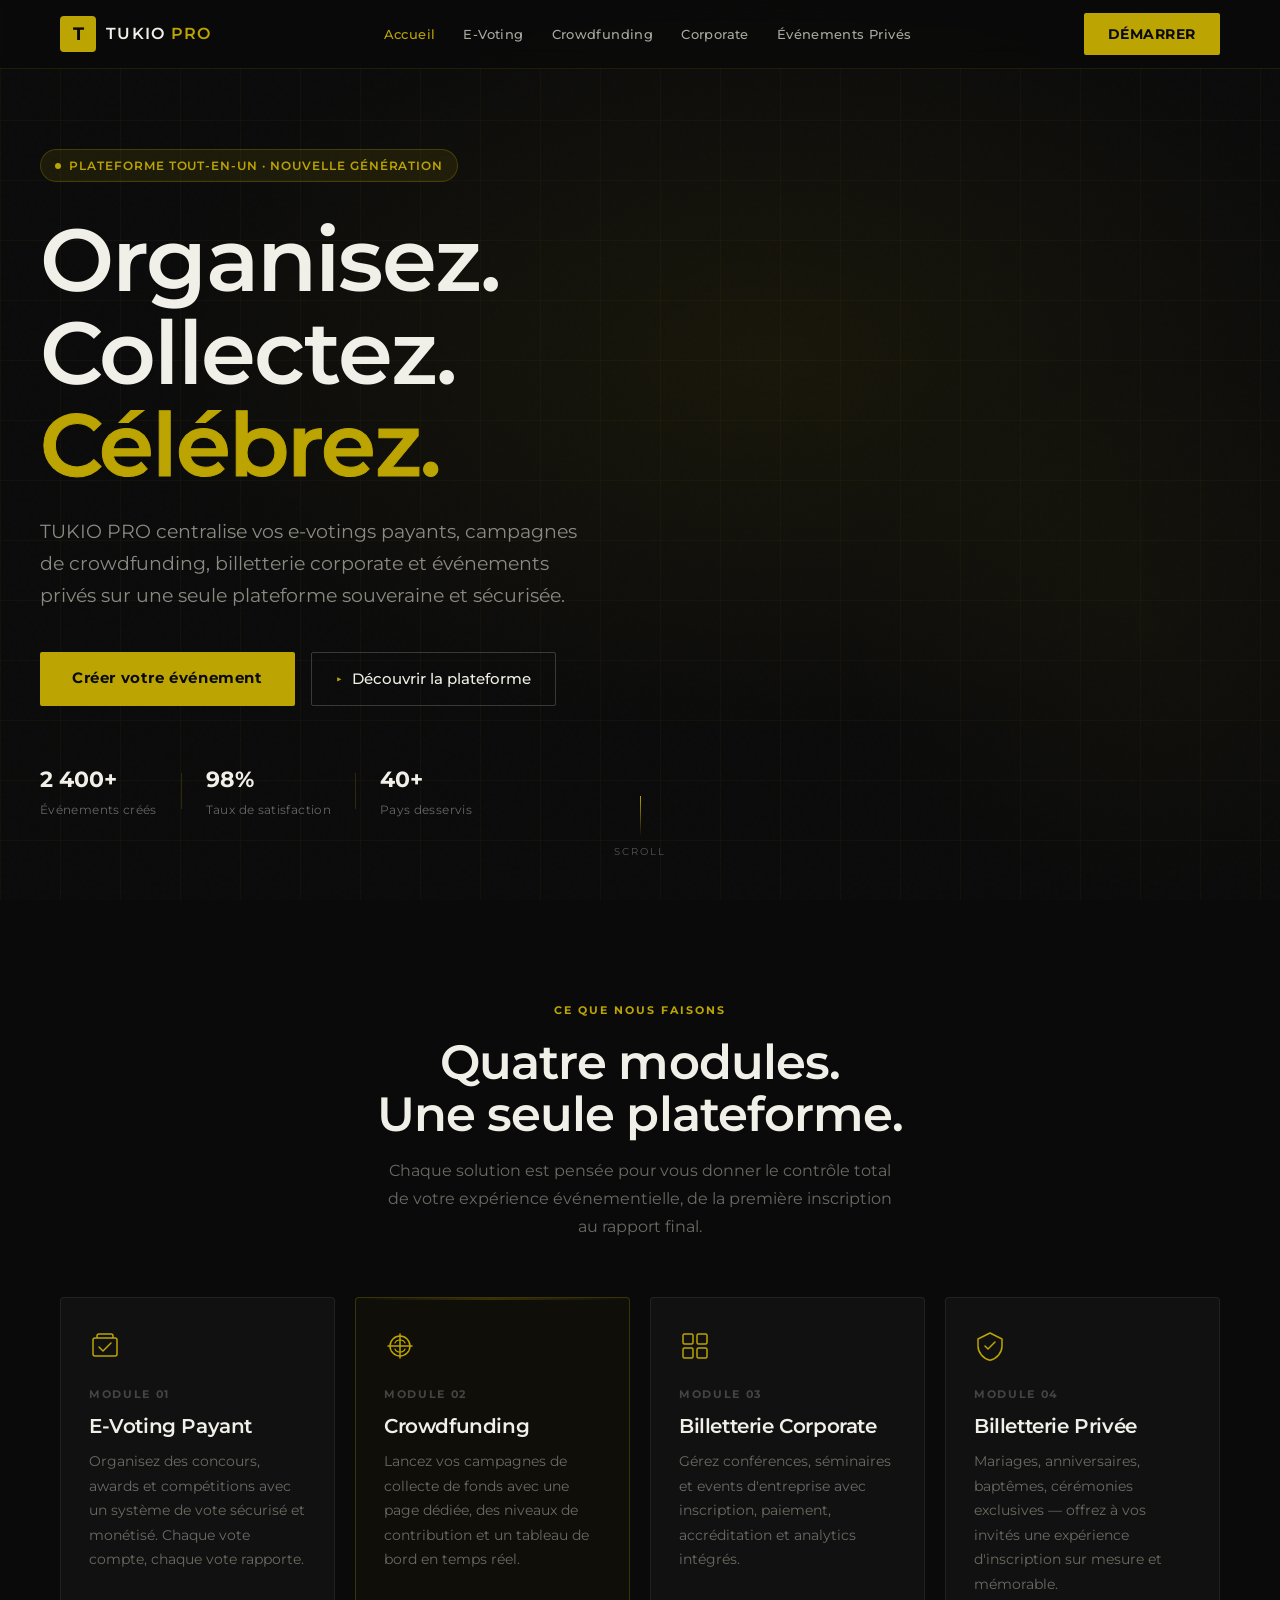
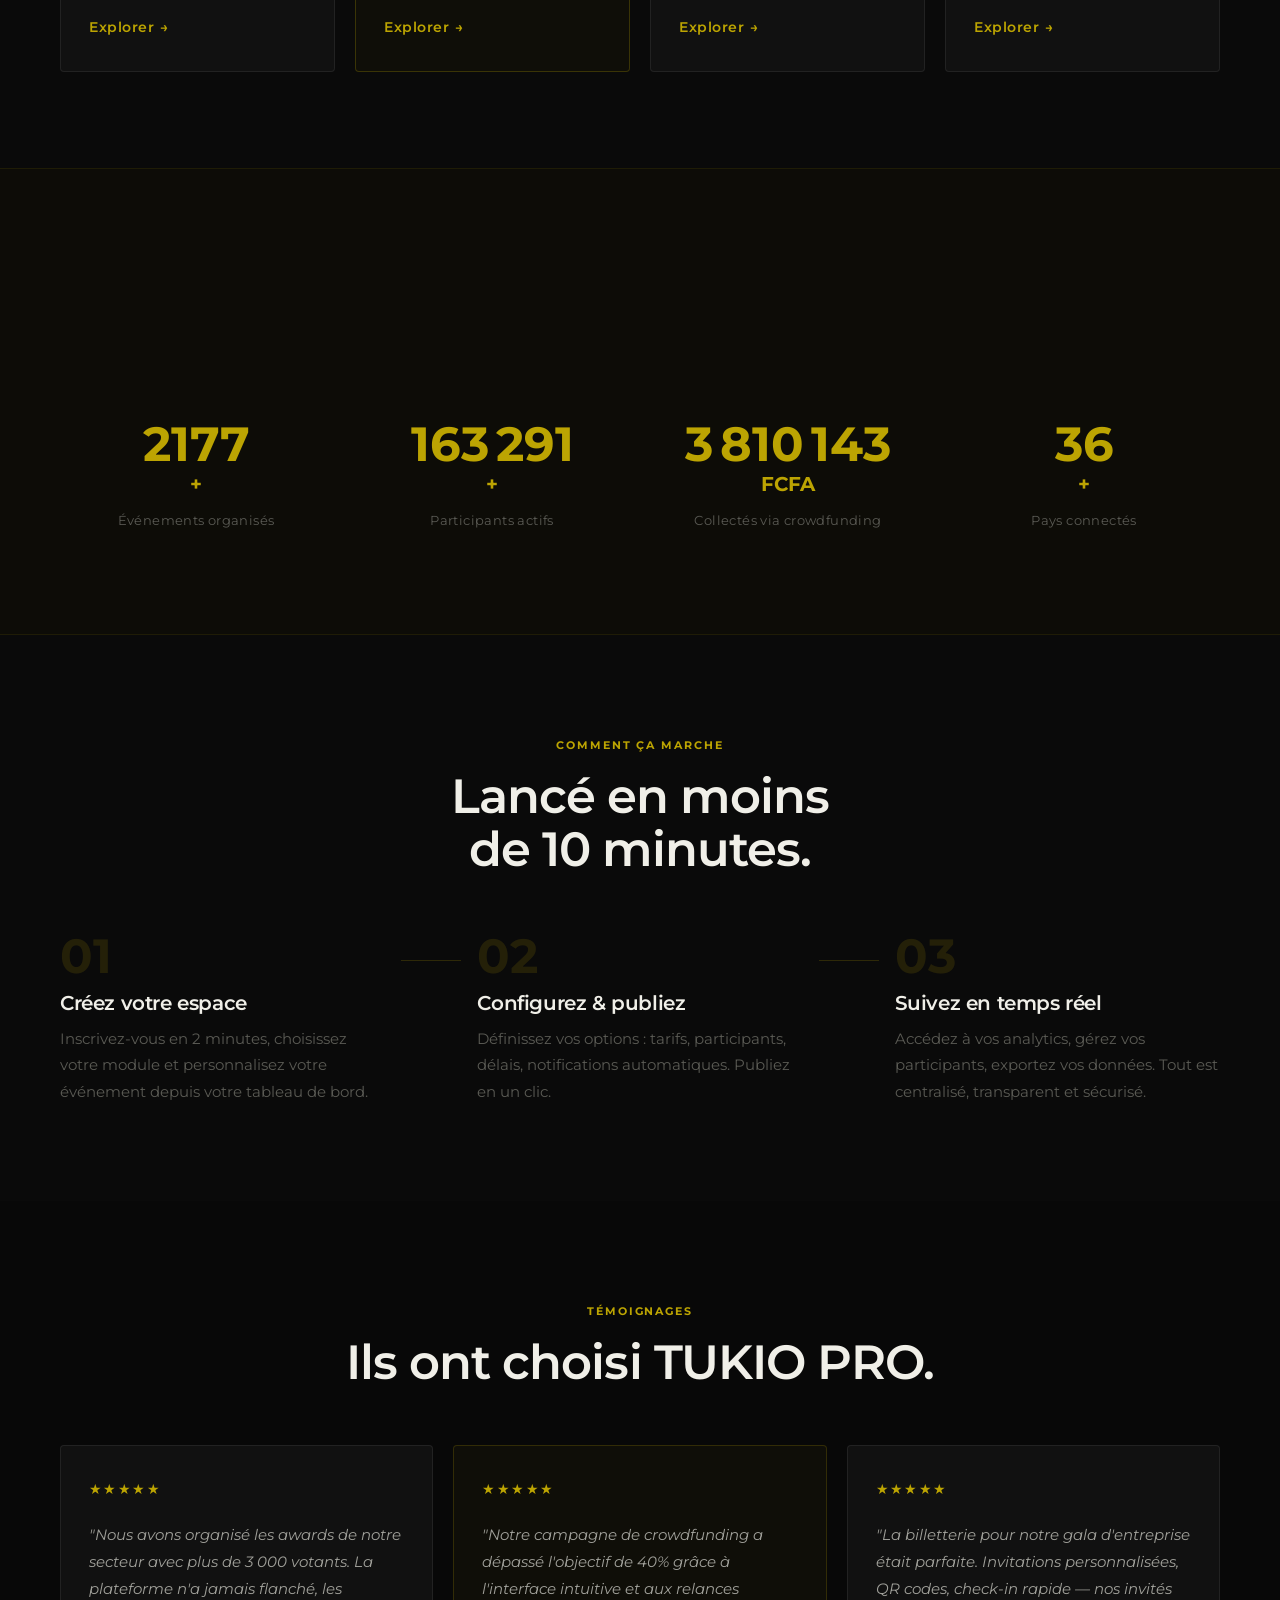
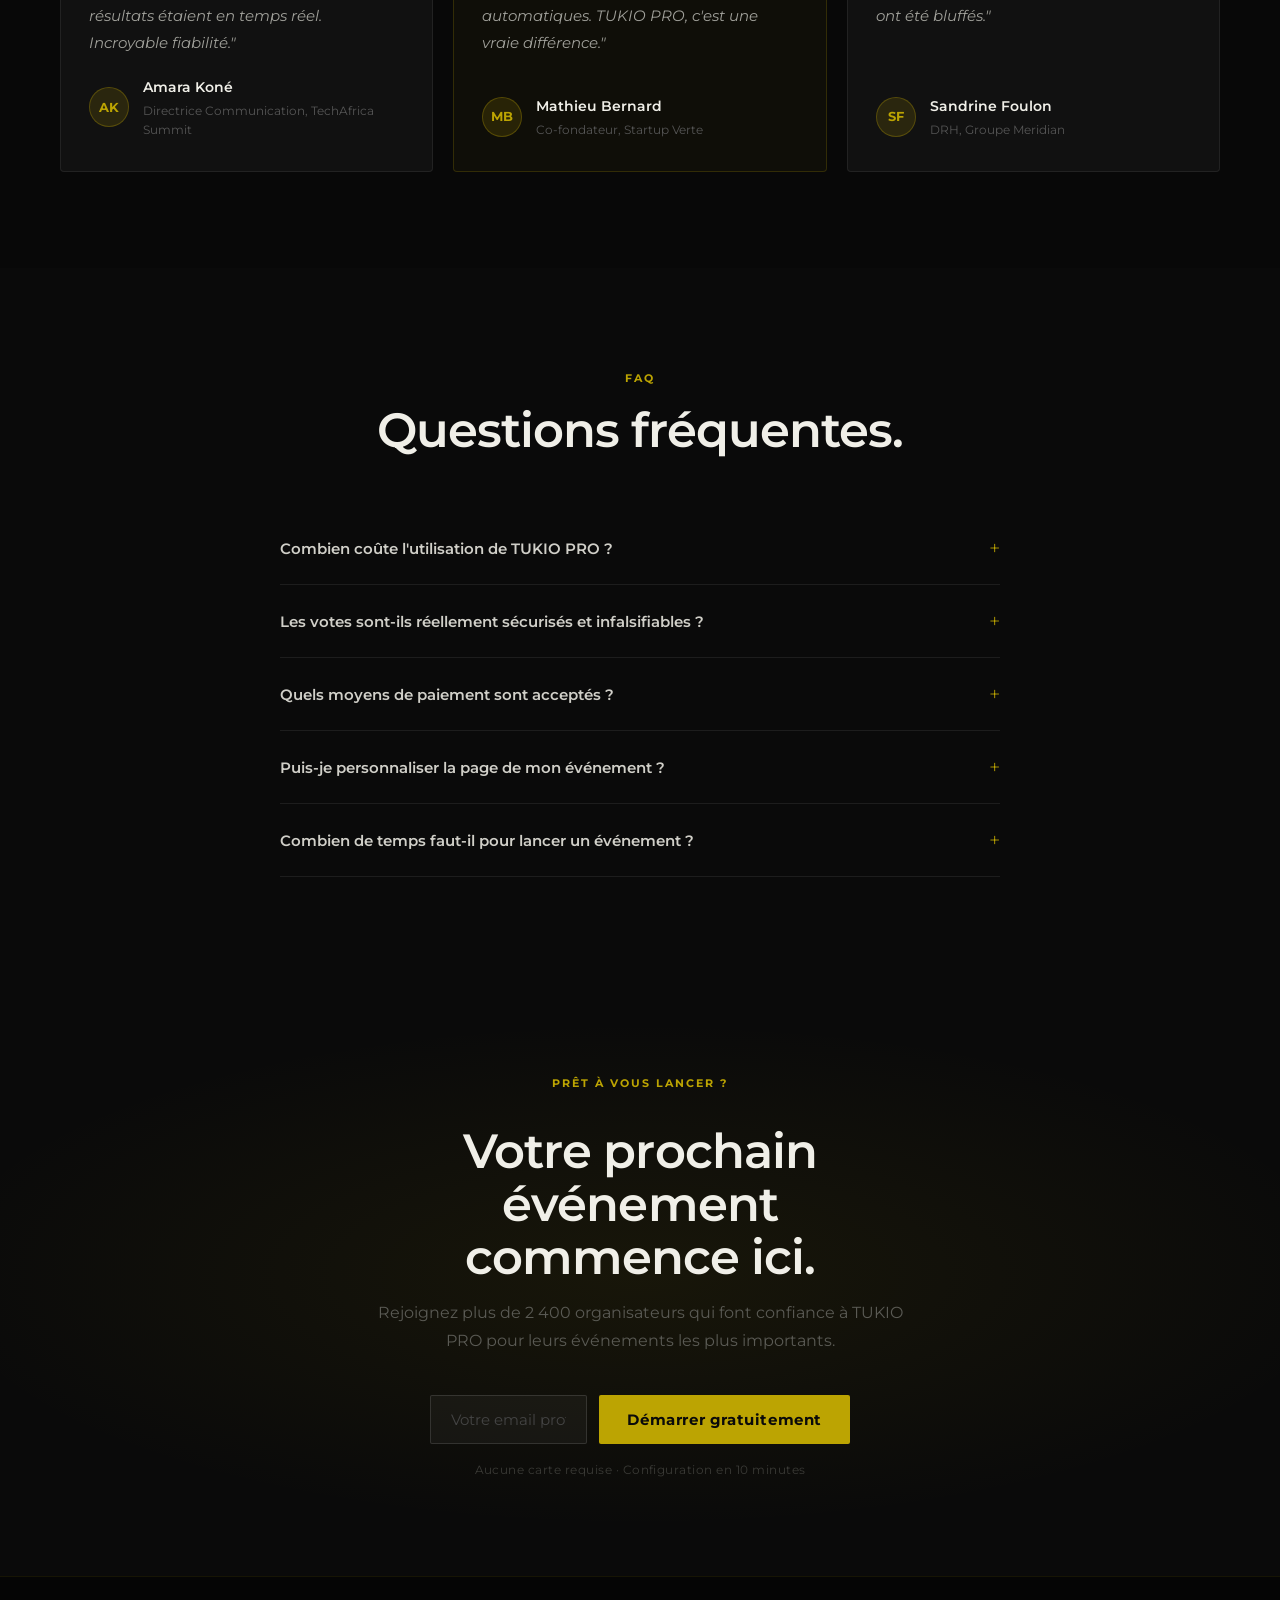
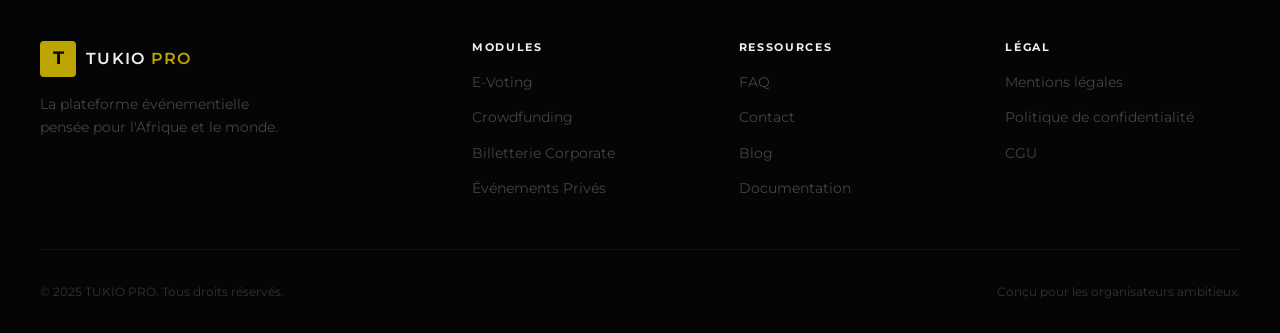
==== index.html @ c97f38ff "Repositionnement du fichier index" ====
<!DOCTYPE html>
<html lang="fr">
<head>
  <meta charset="UTF-8">
  <meta name="viewport" content="width=device-width, initial-scale=1.0">
  <meta name="description" content="TUKIO PRO — La plateforme digitale premium pour vos e-votings, crowdfunding, billetterie corporate et événements privés. Organisez, collectez, célébrez.">
  <meta name="keywords" content="e-voting, crowdfunding, billetterie corporate, billetterie événement, concours, awards, plateforme événementielle">
  <meta property="og:title" content="TUKIO PRO — Plateforme Événementielle Premium">
  <meta property="og:description" content="Centralisez vos e-votings payants, collectes de fonds, billetterie corporate et événements privés sur une seule plateforme.">
  <meta property="og:type" content="website">
  <title>TUKIO PRO — Plateforme Événementielle & E-Voting Premium</title>
  <link rel="preconnect" href="https://fonts.googleapis.com">
  <link rel="preconnect" href="https://fonts.gstatic.com" crossorigin>
  <link href="https://fonts.googleapis.com/css2?family=Montserrat:wght@300;400;500;600;700&display=swap" rel="stylesheet">
  <link rel="stylesheet" href="style.css">
</head>
<body>

  <!-- ===== NAVIGATION ===== -->
  <header class="navbar" role="banner">
    <nav class="nav-container" aria-label="Navigation principale">
      <a href="../home/index.html" class="nav-logo" aria-label="TUKIO PRO — Accueil">
        <span class="logo-mark">T</span>
        <span class="logo-text">TUKIO <em>PRO</em></span>
      </a>

      <ul class="nav-links" role="list">
        <li><a href="../home/index.html" class="nav-link active" aria-current="page">Accueil</a></li>
        <li><a href="../e-voting/index.html" class="nav-link">E-Voting</a></li>
        <li><a href="../crowdfunding/index.html" class="nav-link">Crowdfunding</a></li>
        <li><a href="../corporate-ticketing/index.html" class="nav-link">Corporate</a></li>
        <li><a href="../private-ticketing/index.html" class="nav-link">Événements Privés</a></li>
      </ul>

      <div class="nav-actions">
        <a href="#contact" class="btn-primary" aria-label="Démarrer gratuitement">Démarrer</a>
        <button class="hamburger" aria-label="Ouvrir le menu" aria-expanded="false" aria-controls="mobile-menu">
          <span class="hamburger-line"></span>
          <span class="hamburger-line"></span>
          <span class="hamburger-line"></span>
        </button>
      </div>
    </nav>

    <!-- Menu mobile -->
    <div class="mobile-menu" id="mobile-menu" aria-hidden="true" role="dialog" aria-label="Menu mobile">
      <ul class="mobile-nav-links" role="list">
        <li><a href="../home/index.html" class="mobile-nav-link">Accueil</a></li>
        <li><a href="../e-voting/index.html" class="mobile-nav-link">E-Voting</a></li>
        <li><a href="../crowdfunding/index.html" class="mobile-nav-link">Crowdfunding</a></li>
        <li><a href="../corporate-ticketing/index.html" class="mobile-nav-link">Corporate</a></li>
        <li><a href="../private-ticketing/index.html" class="mobile-nav-link">Événements Privés</a></li>
        <li><a href="#contact" class="mobile-nav-link mobile-cta">Démarrer gratuitement</a></li>
      </ul>
    </div>
  </header>

  <main id="main-content">

    <!-- ===== HERO ===== -->
    <section class="hero" aria-labelledby="hero-title">
      <div class="hero-bg">
        <div class="hero-grain"></div>
        <div class="hero-grid"></div>
      </div>
      <div class="hero-container">
        <div class="hero-badge" aria-label="Nouveauté">
          <span class="badge-dot" aria-hidden="true"></span>
          Plateforme tout-en-un · Nouvelle génération
        </div>
        <h1 class="hero-title" id="hero-title">
          Organisez.<br>
          Collectez.<br>
          <span class="hero-title-accent">Célébrez.</span>
        </h1>
        <p class="hero-subtitle">
          TUKIO PRO centralise vos e-votings payants, campagnes de crowdfunding, billetterie corporate et événements privés sur une seule plateforme souveraine et sécurisée.
        </p>
        <div class="hero-actions">
          <a href="#contact" class="btn-hero-primary">Créer votre événement</a>
          <a href="#services" class="btn-hero-secondary">
            <span class="btn-play" aria-hidden="true">▶</span>
            Découvrir la plateforme
          </a>
        </div>
        <div class="hero-trust" aria-label="Indicateurs de confiance">
          <div class="trust-item">
            <strong>2 400+</strong>
            <span>Événements créés</span>
          </div>
          <div class="trust-divider" aria-hidden="true"></div>
          <div class="trust-item">
            <strong>98%</strong>
            <span>Taux de satisfaction</span>
          </div>
          <div class="trust-divider" aria-hidden="true"></div>
          <div class="trust-item">
            <strong>40+</strong>
            <span>Pays desservis</span>
          </div>
        </div>
      </div>
      <div class="hero-scroll-hint" aria-hidden="true">
        <span class="scroll-line"></span>
        <span class="scroll-label">Scroll</span>
      </div>
    </section>

    <!-- ===== SERVICES ===== -->
    <section class="services" id="services" aria-labelledby="services-title">
      <div class="section-container">
        <div class="section-header">
          <span class="section-eyebrow">Ce que nous faisons</span>
          <h2 class="section-title" id="services-title">Quatre modules.<br>Une seule plateforme.</h2>
          <p class="section-desc">Chaque solution est pensée pour vous donner le contrôle total de votre expérience événementielle, de la première inscription au rapport final.</p>
        </div>

        <div class="services-grid">

          <article class="service-card" aria-labelledby="service-evoting">
            <div class="service-icon" aria-hidden="true">
              <svg width="32" height="32" viewBox="0 0 32 32" fill="none" aria-hidden="true">
                <rect x="4" y="8" width="24" height="18" rx="2" stroke="currentColor" stroke-width="1.5"/>
                <path d="M10 17l4 4 8-8" stroke="currentColor" stroke-width="1.5" stroke-linecap="round" stroke-linejoin="round"/>
                <path d="M8 8V6a2 2 0 0 1 2-2h12a2 2 0 0 1 2 2v2" stroke="currentColor" stroke-width="1.5"/>
              </svg>
            </div>
            <span class="service-tag">Module 01</span>
            <h3 class="service-title" id="service-evoting">E-Voting Payant</h3>
            <p class="service-desc">Organisez des concours, awards et compétitions avec un système de vote sécurisé et monétisé. Chaque vote compte, chaque vote rapporte.</p>
            <a href="../e-voting/index.html" class="service-link" aria-label="Découvrir le module E-Voting">
              Explorer <span aria-hidden="true">→</span>
            </a>
          </article>

          <article class="service-card service-card--featured" aria-labelledby="service-crowd">
            <div class="service-icon" aria-hidden="true">
              <svg width="32" height="32" viewBox="0 0 32 32" fill="none" aria-hidden="true">
                <path d="M16 4v24M4 16h24" stroke="currentColor" stroke-width="1.5" stroke-linecap="round"/>
                <circle cx="16" cy="16" r="10" stroke="currentColor" stroke-width="1.5"/>
                <path d="M11 13s1-3 5-3 5 3 5 3M11 19s1 3 5 3 5-3 5-3" stroke="currentColor" stroke-width="1.2" stroke-linecap="round"/>
              </svg>
            </div>
            <span class="service-tag">Module 02</span>
            <h3 class="service-title" id="service-crowd">Crowdfunding</h3>
            <p class="service-desc">Lancez vos campagnes de collecte de fonds avec une page dédiée, des niveaux de contribution et un tableau de bord en temps réel.</p>
            <a href="../crowdfunding/index.html" class="service-link" aria-label="Découvrir le module Crowdfunding">
              Explorer <span aria-hidden="true">→</span>
            </a>
          </article>

          <article class="service-card" aria-labelledby="service-corporate">
            <div class="service-icon" aria-hidden="true">
              <svg width="32" height="32" viewBox="0 0 32 32" fill="none" aria-hidden="true">
                <rect x="4" y="4" width="10" height="10" rx="1.5" stroke="currentColor" stroke-width="1.5"/>
                <rect x="18" y="4" width="10" height="10" rx="1.5" stroke="currentColor" stroke-width="1.5"/>
                <rect x="4" y="18" width="10" height="10" rx="1.5" stroke="currentColor" stroke-width="1.5"/>
                <rect x="18" y="18" width="10" height="10" rx="1.5" stroke="currentColor" stroke-width="1.5"/>
              </svg>
            </div>
            <span class="service-tag">Module 03</span>
            <h3 class="service-title" id="service-corporate">Billetterie Corporate</h3>
            <p class="service-desc">Gérez conférences, séminaires et events d'entreprise avec inscription, paiement, accréditation et analytics intégrés.</p>
            <a href="../corporate-ticketing/index.html" class="service-link" aria-label="Découvrir la Billetterie Corporate">
              Explorer <span aria-hidden="true">→</span>
            </a>
          </article>

          <article class="service-card" aria-labelledby="service-private">
            <div class="service-icon" aria-hidden="true">
              <svg width="32" height="32" viewBox="0 0 32 32" fill="none" aria-hidden="true">
                <path d="M16 3L4 9v7c0 6.6 5.1 12.7 12 14.2C23 28.7 28 22.6 28 16V9L16 3z" stroke="currentColor" stroke-width="1.5" stroke-linejoin="round"/>
                <path d="M11 16l3 3 7-7" stroke="currentColor" stroke-width="1.5" stroke-linecap="round" stroke-linejoin="round"/>
              </svg>
            </div>
            <span class="service-tag">Module 04</span>
            <h3 class="service-title" id="service-private">Billetterie Privée</h3>
            <p class="service-desc">Mariages, anniversaires, baptêmes, cérémonies exclusives — offrez à vos invités une expérience d'inscription sur mesure et mémorable.</p>
            <a href="../private-ticketing/index.html" class="service-link" aria-label="Découvrir la Billetterie Privée">
              Explorer <span aria-hidden="true">→</span>
            </a>
          </article>

        </div>
      </div>
    </section>

    <!-- ===== STATS ===== -->
    <section class="stats-section" aria-labelledby="stats-title">
      <div class="stats-bg" aria-hidden="true"></div>
      <div class="section-container">
        <div class="section-header section-header--light">
          <span class="section-eyebrow section-eyebrow--gold">En chiffres</span>
          <h2 class="section-title section-title--white" id="stats-title">Des résultats qui parlent.</h2>
        </div>
        <div class="stats-grid" role="list">
          <div class="stat-card" role="listitem">
            <span class="stat-number" data-target="2400">0</span>
            <span class="stat-suffix">+</span>
            <p class="stat-label">Événements organisés</p>
          </div>
          <div class="stat-card" role="listitem">
            <span class="stat-number" data-target="180000">0</span>
            <span class="stat-suffix">+</span>
            <p class="stat-label">Participants actifs</p>
          </div>
          <div class="stat-card" role="listitem">
            <span class="stat-number" data-target="4200000">0</span>
            <span class="stat-suffix"> FCFA</span>
            <p class="stat-label">Collectés via crowdfunding</p>
          </div>
          <div class="stat-card" role="listitem">
            <span class="stat-number" data-target="40">0</span>
            <span class="stat-suffix">+</span>
            <p class="stat-label">Pays connectés</p>
          </div>
        </div>
      </div>
    </section>

    <!-- ===== HOW IT WORKS ===== -->
    <section class="how-it-works" id="how" aria-labelledby="how-title">
      <div class="section-container">
        <div class="section-header">
          <span class="section-eyebrow">Comment ça marche</span>
          <h2 class="section-title" id="how-title">Lancé en moins<br>de 10 minutes.</h2>
        </div>
        <div class="steps-grid">
          <div class="step-item">
            <div class="step-number" aria-hidden="true">01</div>
            <h3 class="step-title">Créez votre espace</h3>
            <p class="step-desc">Inscrivez-vous en 2 minutes, choisissez votre module et personnalisez votre événement depuis votre tableau de bord.</p>
          </div>
          <div class="step-connector" aria-hidden="true"></div>
          <div class="step-item">
            <div class="step-number" aria-hidden="true">02</div>
            <h3 class="step-title">Configurez & publiez</h3>
            <p class="step-desc">Définissez vos options : tarifs, participants, délais, notifications automatiques. Publiez en un clic.</p>
          </div>
          <div class="step-connector" aria-hidden="true"></div>
          <div class="step-item">
            <div class="step-number" aria-hidden="true">03</div>
            <h3 class="step-title">Suivez en temps réel</h3>
            <p class="step-desc">Accédez à vos analytics, gérez vos participants, exportez vos données. Tout est centralisé, transparent et sécurisé.</p>
          </div>
        </div>
      </div>
    </section>

    <!-- ===== TESTIMONIALS ===== -->
    <section class="testimonials" id="testimonials" aria-labelledby="testimonials-title">
      <div class="section-container">
        <div class="section-header">
          <span class="section-eyebrow">Témoignages</span>
          <h2 class="section-title" id="testimonials-title">Ils ont choisi TUKIO PRO.</h2>
        </div>
        <div class="testimonials-grid" role="list">

          <blockquote class="testimonial-card" role="listitem">
            <div class="testimonial-stars" aria-label="5 étoiles sur 5">
              <span aria-hidden="true">★★★★★</span>
            </div>
            <p class="testimonial-text">
              "Nous avons organisé les awards de notre secteur avec plus de 3 000 votants. La plateforme n'a jamais flanché, les résultats étaient en temps réel. Incroyable fiabilité."
            </p>
            <footer class="testimonial-author">
              <div class="author-avatar" aria-hidden="true">AK</div>
              <div class="author-info">
                <cite class="author-name">Amara Koné</cite>
                <span class="author-role">Directrice Communication, TechAfrica Summit</span>
              </div>
            </footer>
          </blockquote>

          <blockquote class="testimonial-card testimonial-card--featured" role="listitem">
            <div class="testimonial-stars" aria-label="5 étoiles sur 5">
              <span aria-hidden="true">★★★★★</span>
            </div>
            <p class="testimonial-text">
              "Notre campagne de crowdfunding a dépassé l'objectif de 40% grâce à l'interface intuitive et aux relances automatiques. TUKIO PRO, c'est une vraie différence."
            </p>
            <footer class="testimonial-author">
              <div class="author-avatar" aria-hidden="true">MB</div>
              <div class="author-info">
                <cite class="author-name">Mathieu Bernard</cite>
                <span class="author-role">Co-fondateur, Startup Verte</span>
              </div>
            </footer>
          </blockquote>

          <blockquote class="testimonial-card" role="listitem">
            <div class="testimonial-stars" aria-label="5 étoiles sur 5">
              <span aria-hidden="true">★★★★★</span>
            </div>
            <p class="testimonial-text">
              "La billetterie pour notre gala d'entreprise était parfaite. Invitations personnalisées, QR codes, check-in rapide — nos invités ont été bluffés."
            </p>
            <footer class="testimonial-author">
              <div class="author-avatar" aria-hidden="true">SF</div>
              <div class="author-info">
                <cite class="author-name">Sandrine Foulon</cite>
                <span class="author-role">DRH, Groupe Meridian</span>
              </div>
            </footer>
          </blockquote>

        </div>
      </div>
    </section>

    <!-- ===== FAQ ===== -->
    <section class="faq" id="faq" aria-labelledby="faq-title">
      <div class="section-container">
        <div class="section-header">
          <span class="section-eyebrow">FAQ</span>
          <h2 class="section-title" id="faq-title">Questions fréquentes.</h2>
        </div>
        <div class="faq-list" role="list">

          <div class="faq-item" role="listitem">
            <button class="faq-question" aria-expanded="false" aria-controls="faq-1">
              Combien coûte l'utilisation de TUKIO PRO ?
              <span class="faq-icon" aria-hidden="true">+</span>
            </button>
            <div class="faq-answer" id="faq-1" hidden>
              <p>TUKIO PRO fonctionne sur un modèle à la performance : vous ne payez qu'en cas de succès de votre événement. Aucun frais d'abonnement mensuel. Contactez-nous pour un devis personnalisé selon votre volume.</p>
            </div>
          </div>

          <div class="faq-item" role="listitem">
            <button class="faq-question" aria-expanded="false" aria-controls="faq-2">
              Les votes sont-ils réellement sécurisés et infalsifiables ?
              <span class="faq-icon" aria-hidden="true">+</span>
            </button>
            <div class="faq-answer" id="faq-2" hidden>
              <p>Oui. Chaque vote est lié à une transaction de paiement unique et vérifiable. Notre système empêche toute duplication ou manipulation. Vous recevez un rapport d'audit complet à la clôture de votre concours.</p>
            </div>
          </div>

          <div class="faq-item" role="listitem">
            <button class="faq-question" aria-expanded="false" aria-controls="faq-3">
              Quels moyens de paiement sont acceptés ?
              <span class="faq-icon" aria-hidden="true">+</span>
            </button>
            <div class="faq-answer" id="faq-3" hidden>
              <p>Nous acceptons les cartes bancaires (Visa, Mastercard), Mobile Money (Orange Money, MTN MoMo, Wave), et les virements pour les comptes entreprise. Notre intégration couvre plus de 40 pays.</p>
            </div>
          </div>

          <div class="faq-item" role="listitem">
            <button class="faq-question" aria-expanded="false" aria-controls="faq-4">
              Puis-je personnaliser la page de mon événement ?
              <span class="faq-icon" aria-hidden="true">+</span>
            </button>
            <div class="faq-answer" id="faq-4" hidden>
              <p>Absolument. Chaque page événement est entièrement personnalisable : logo, couleurs, textes, visuels, URL personnalisée. Votre marque reste au premier plan, TUKIO PRO s'efface.</p>
            </div>
          </div>

          <div class="faq-item" role="listitem">
            <button class="faq-question" aria-expanded="false" aria-controls="faq-5">
              Combien de temps faut-il pour lancer un événement ?
              <span class="faq-icon" aria-hidden="true">+</span>
            </button>
            <div class="faq-answer" id="faq-5" hidden>
              <p>Moins de 10 minutes pour un événement standard. Notre assistant de configuration vous guide étape par étape. Pour les grands événements corporate, notre équipe vous accompagne de A à Z.</p>
            </div>
          </div>

        </div>
      </div>
    </section>

    <!-- ===== CTA FINAL ===== -->
    <section class="cta-section" id="contact" aria-labelledby="cta-title">
      <div class="cta-bg" aria-hidden="true"></div>
      <div class="section-container">
        <div class="cta-content">
          <span class="section-eyebrow section-eyebrow--gold">Prêt à vous lancer ?</span>
          <h2 class="cta-title" id="cta-title">Votre prochain événement<br>commence ici.</h2>
          <p class="cta-desc">Rejoignez plus de 2 400 organisateurs qui font confiance à TUKIO PRO pour leurs événements les plus importants.</p>
          <div class="cta-form" role="form" aria-label="Formulaire de démarrage">
            <label for="cta-email" class="sr-only">Votre adresse email professionnelle</label>
            <input type="email" id="cta-email" name="email" placeholder="Votre email professionnel" class="cta-input" autocomplete="email" aria-required="true">
            <button type="submit" class="cta-submit" aria-label="Démarrer gratuitement">Démarrer gratuitement</button>
          </div>
          <p class="cta-note">Aucune carte requise · Configuration en 10 minutes</p>
        </div>
      </div>
    </section>

  </main>

  <!-- ===== FOOTER ===== -->
  <footer class="footer" role="contentinfo">
    <div class="footer-container">
      <div class="footer-brand">
        <a href="../home/index.html" class="footer-logo" aria-label="TUKIO PRO — Retour à l'accueil">
          <span class="logo-mark">T</span>
          <span class="logo-text">TUKIO <em>PRO</em></span>
        </a>
        <p class="footer-tagline">La plateforme événementielle<br>pensée pour l'Afrique et le monde.</p>
      </div>

      <nav class="footer-nav" aria-label="Navigation du pied de page">
        <div class="footer-col">
          <h3 class="footer-col-title">Modules</h3>
          <ul role="list">
            <li><a href="../e-voting/index.html" class="footer-link">E-Voting</a></li>
            <li><a href="../crowdfunding/index.html" class="footer-link">Crowdfunding</a></li>
            <li><a href="../corporate-ticketing/index.html" class="footer-link">Billetterie Corporate</a></li>
            <li><a href="../private-ticketing/index.html" class="footer-link">Événements Privés</a></li>
          </ul>
        </div>
        <div class="footer-col">
          <h3 class="footer-col-title">Ressources</h3>
          <ul role="list">
            <li><a href="#faq" class="footer-link">FAQ</a></li>
            <li><a href="#contact" class="footer-link">Contact</a></li>
            <li><a href="#" class="footer-link">Blog</a></li>
            <li><a href="#" class="footer-link">Documentation</a></li>
          </ul>
        </div>
        <div class="footer-col">
          <h3 class="footer-col-title">Légal</h3>
          <ul role="list">
            <li><a href="#" class="footer-link">Mentions légales</a></li>
            <li><a href="#" class="footer-link">Politique de confidentialité</a></li>
            <li><a href="#" class="footer-link">CGU</a></li>
          </ul>
        </div>
      </nav>
    </div>
    <div class="footer-bottom">
      <p>© 2025 TUKIO PRO. Tous droits réservés.</p>
      <p>Conçu pour les organisateurs ambitieux.</p>
    </div>
  </footer>

  <script src="script.js"></script>
</body>
</html>
---- style.css ----
/* =====================================================
   TUKIO PRO — Home Page Styles
   Design: Premium Dark / Or / Minimaliste
   Mobile-first, WCAG AA, performant
   ===================================================== */

/* ── RESET & BASE ── */
*, *::before, *::after { box-sizing: border-box; margin: 0; padding: 0; }

html {
  font-size: 16px;
  scroll-behavior: smooth;
  -webkit-text-size-adjust: 100%;
}

body {
  font-family: 'Montserrat', sans-serif;
  font-weight: 400;
  background: #0A0A0A;
  color: #F0EFE8;
  line-height: 1.6;
  overflow-x: hidden;
}

/* Accessibilité — skip link */
.sr-only {
  position: absolute;
  width: 1px; height: 1px;
  padding: 0; margin: -1px;
  overflow: hidden;
  clip: rect(0,0,0,0);
  white-space: nowrap;
  border: 0;
}

/* Focus visible pour navigation clavier */
:focus-visible {
  outline: 2px solid #BCA402;
  outline-offset: 3px;
  border-radius: 2px;
}

/* ── TYPOGRAPHIE TITRES ── */
/* Posterama 1913 via @font-face local ou fallback premium */
@font-face {
  font-family: 'Posterama';
  src: local('Posterama 1913 SemiBold'), local('Posterama1913-SemiBold');
  font-weight: 600;
  font-display: swap;
}

h1, h2, h3, h4 {
  font-family: 'Posterama', 'Montserrat', sans-serif;
  font-weight: 600;
  letter-spacing: -0.02em;
  line-height: 1.1;
}

/* ── BOUTONS ── */
.btn-primary {
  display: inline-block;
  padding: 0.625rem 1.5rem;
  background: #BCA402;
  color: #0A0A0A;
  font-family: 'Montserrat', sans-serif;
  font-weight: 700;
  font-size: 0.875rem;
  letter-spacing: 0.04em;
  text-transform: uppercase;
  text-decoration: none;
  border-radius: 2px;
  transition: background 0.2s ease, transform 0.15s ease;
}
.btn-primary:hover { background: #D4B800; transform: translateY(-1px); }
.btn-primary:active { transform: translateY(0); }

/* ── NAVBAR ── */
.navbar {
  position: fixed;
  top: 0; left: 0; right: 0;
  z-index: 100;
  background: rgba(10,10,10,0.92);
  backdrop-filter: blur(12px);
  -webkit-backdrop-filter: blur(12px);
  border-bottom: 1px solid rgba(188,164,2,0.12);
  transition: background 0.3s ease;
}

.nav-container {
  max-width: 1200px;
  margin: 0 auto;
  padding: 0 1.25rem;
  height: 68px;
  display: flex;
  align-items: center;
  justify-content: space-between;
  gap: 1.5rem;
}

/* Logo */
.nav-logo {
  display: flex;
  align-items: center;
  gap: 0.625rem;
  text-decoration: none;
  flex-shrink: 0;
}
.logo-mark {
  width: 36px; height: 36px;
  background: #BCA402;
  color: #0A0A0A;
  font-family: 'Posterama', 'Montserrat', sans-serif;
  font-weight: 700;
  font-size: 1.125rem;
  display: flex;
  align-items: center;
  justify-content: center;
  border-radius: 4px;
  flex-shrink: 0;
}
.logo-text {
  font-family: 'Posterama', 'Montserrat', sans-serif;
  font-weight: 600;
  font-size: 1rem;
  color: #F0EFE8;
  letter-spacing: 0.08em;
  text-transform: uppercase;
}
.logo-text em {
  font-style: normal;
  color: #BCA402;
}

/* Nav links desktop */
.nav-links {
  display: none;
  list-style: none;
  gap: 0.25rem;
  align-items: center;
}
.nav-link {
  font-size: 0.8125rem;
  font-weight: 500;
  color: #A8A8A0;
  text-decoration: none;
  padding: 0.375rem 0.75rem;
  border-radius: 2px;
  letter-spacing: 0.03em;
  transition: color 0.2s ease;
}
.nav-link:hover, .nav-link.active { color: #F0EFE8; }
.nav-link.active { color: #BCA402; }

.nav-actions {
  display: flex;
  align-items: center;
  gap: 1rem;
}

/* Hamburger */
.hamburger {
  display: flex;
  flex-direction: column;
  gap: 5px;
  background: none;
  border: none;
  cursor: pointer;
  padding: 8px;
  border-radius: 4px;
}
.hamburger-line {
  width: 22px;
  height: 1.5px;
  background: #F0EFE8;
  transition: transform 0.25s ease, opacity 0.2s ease;
  transform-origin: center;
}
.hamburger.open .hamburger-line:nth-child(1) { transform: translateY(6.5px) rotate(45deg); }
.hamburger.open .hamburger-line:nth-child(2) { opacity: 0; transform: scaleX(0); }
.hamburger.open .hamburger-line:nth-child(3) { transform: translateY(-6.5px) rotate(-45deg); }

/* Menu mobile */
.mobile-menu {
  position: fixed;
  top: 68px; left: 0; right: 0;
  background: #0D0D0D;
  border-bottom: 1px solid rgba(188,164,2,0.2);
  padding: 1rem 1.25rem 1.5rem;
  transform: translateY(-100%);
  opacity: 0;
  pointer-events: none;
  transition: transform 0.3s ease, opacity 0.25s ease;
  z-index: 99;
}
.mobile-menu.open {
  transform: translateY(0);
  opacity: 1;
  pointer-events: auto;
}
.mobile-nav-links {
  list-style: none;
  display: flex;
  flex-direction: column;
  gap: 0.25rem;
}
.mobile-nav-link {
  display: block;
  font-size: 0.9375rem;
  font-weight: 500;
  color: #A8A8A0;
  text-decoration: none;
  padding: 0.75rem 0.5rem;
  border-bottom: 1px solid rgba(255,255,255,0.05);
  transition: color 0.2s;
}
.mobile-nav-link:hover { color: #F0EFE8; }
.mobile-cta {
  color: #BCA402 !important;
  font-weight: 700;
  border: none !important;
  margin-top: 0.5rem;
  letter-spacing: 0.04em;
}

/* ── HERO ── */
.hero {
  position: relative;
  min-height: 100svh;
  display: flex;
  align-items: center;
  padding: 0 1.25rem;
  padding-top: 68px;
  overflow: hidden;
}

.hero-bg {
  position: absolute;
  inset: 0;
  background: radial-gradient(ellipse 70% 60% at 60% 40%, rgba(188,164,2,0.08) 0%, transparent 70%),
              radial-gradient(ellipse 40% 50% at 90% 70%, rgba(188,164,2,0.04) 0%, transparent 60%),
              #0A0A0A;
  z-index: 0;
}

.hero-grain {
  position: absolute;
  inset: 0;
  background-image: url("data:image/svg+xml,%3Csvg viewBox='0 0 256 256' xmlns='http://www.w3.org/2000/svg'%3E%3Cfilter id='noise'%3E%3CfeTurbulence type='fractalNoise' baseFrequency='0.9' numOctaves='4' stitchTiles='stitch'/%3E%3C/filter%3E%3Crect width='100%25' height='100%25' filter='url(%23noise)' opacity='0.035'/%3E%3C/svg%3E");
  opacity: 0.4;
  z-index: 0;
}

.hero-grid {
  position: absolute;
  inset: 0;
  background-image:
    linear-gradient(rgba(188,164,2,0.04) 1px, transparent 1px),
    linear-gradient(90deg, rgba(188,164,2,0.04) 1px, transparent 1px);
  background-size: 60px 60px;
  z-index: 0;
}

.hero-container {
  position: relative;
  z-index: 1;
  max-width: 1200px;
  margin: 0 auto;
  width: 100%;
  padding: 4rem 0;
}

.hero-badge {
  display: inline-flex;
  align-items: center;
  gap: 0.5rem;
  font-size: 0.75rem;
  font-weight: 600;
  letter-spacing: 0.08em;
  text-transform: uppercase;
  color: #BCA402;
  background: rgba(188,164,2,0.1);
  border: 1px solid rgba(188,164,2,0.25);
  padding: 0.375rem 0.875rem;
  border-radius: 100px;
  margin-bottom: 2rem;
  animation: fadeInUp 0.6s ease both;
}
.badge-dot {
  width: 6px; height: 6px;
  background: #BCA402;
  border-radius: 50%;
  animation: pulse 2s ease infinite;
}

.hero-title {
  font-size: clamp(2.5rem, 7vw, 5.5rem);
  line-height: 1.05;
  color: #F0EFE8;
  margin-bottom: 1.5rem;
  animation: fadeInUp 0.6s ease 0.1s both;
}
.hero-title-accent {
  color: #BCA402;
  -webkit-text-stroke: 1px #BCA402;
}

.hero-subtitle {
  font-size: clamp(1rem, 2vw, 1.1875rem);
  color: #8A8A82;
  max-width: 540px;
  line-height: 1.7;
  margin-bottom: 2.5rem;
  animation: fadeInUp 0.6s ease 0.2s both;
}

.hero-actions {
  display: flex;
  flex-wrap: wrap;
  gap: 1rem;
  margin-bottom: 3.5rem;
  animation: fadeInUp 0.6s ease 0.3s both;
}

.btn-hero-primary {
  display: inline-block;
  padding: 0.875rem 2rem;
  background: #BCA402;
  color: #0A0A0A;
  font-weight: 700;
  font-size: 0.9375rem;
  letter-spacing: 0.04em;
  text-decoration: none;
  border-radius: 2px;
  transition: background 0.2s, transform 0.15s;
}
.btn-hero-primary:hover { background: #D4B800; transform: translateY(-2px); }

.btn-hero-secondary {
  display: inline-flex;
  align-items: center;
  gap: 0.625rem;
  padding: 0.875rem 1.5rem;
  color: #F0EFE8;
  font-weight: 500;
  font-size: 0.9375rem;
  text-decoration: none;
  border: 1px solid rgba(240,239,232,0.2);
  border-radius: 2px;
  transition: border-color 0.2s, color 0.2s;
}
.btn-hero-secondary:hover { border-color: #BCA402; color: #BCA402; }
.btn-play {
  font-size: 0.625rem;
  color: #BCA402;
}

.hero-trust {
  display: flex;
  flex-wrap: wrap;
  gap: 1.5rem;
  align-items: center;
  animation: fadeInUp 0.6s ease 0.4s both;
}
.trust-item {
  display: flex;
  flex-direction: column;
  gap: 0.125rem;
}
.trust-item strong {
  font-size: 1.375rem;
  font-weight: 700;
  color: #F0EFE8;
  font-family: 'Posterama', 'Montserrat', sans-serif;
}
.trust-item span {
  font-size: 0.75rem;
  color: #666;
  letter-spacing: 0.03em;
}
.trust-divider {
  width: 1px;
  height: 36px;
  background: rgba(188,164,2,0.2);
}

.hero-scroll-hint {
  position: absolute;
  bottom: 2.5rem;
  left: 50%;
  transform: translateX(-50%);
  display: flex;
  flex-direction: column;
  align-items: center;
  gap: 0.5rem;
  z-index: 1;
}
.scroll-line {
  width: 1px;
  height: 40px;
  background: linear-gradient(to bottom, #BCA402, transparent);
  animation: scrollAnim 2s ease infinite;
}
.scroll-label {
  font-size: 0.625rem;
  letter-spacing: 0.2em;
  text-transform: uppercase;
  color: #555;
}

/* ── SECTION BASE ── */
.section-container {
  max-width: 1200px;
  margin: 0 auto;
  padding: 0 1.25rem;
}

.section-header {
  text-align: center;
  margin-bottom: 3.5rem;
}
.section-header--light { }

.section-eyebrow {
  display: inline-block;
  font-size: 0.6875rem;
  font-weight: 700;
  letter-spacing: 0.18em;
  text-transform: uppercase;
  color: #BCA402;
  margin-bottom: 1rem;
}
.section-eyebrow--gold { color: #BCA402; }

.section-title {
  font-size: clamp(1.875rem, 4vw, 3rem);
  color: #F0EFE8;
  margin-bottom: 1rem;
}
.section-title--white { color: #F0EFE8; }

.section-desc {
  font-size: 1rem;
  color: #6A6A64;
  max-width: 520px;
  margin: 0 auto;
  line-height: 1.75;
}

/* ── SERVICES ── */
.services {
  padding: 6rem 1.25rem;
}

.services-grid {
  display: grid;
  grid-template-columns: 1fr;
  gap: 1.25rem;
}

.service-card {
  background: #111;
  border: 1px solid rgba(255,255,255,0.07);
  border-radius: 4px;
  padding: 2rem 1.75rem;
  display: flex;
  flex-direction: column;
  gap: 0.75rem;
  transition: border-color 0.3s ease, transform 0.3s ease;
  position: relative;
  overflow: hidden;
}
.service-card::before {
  content: '';
  position: absolute;
  top: 0; left: 0; right: 0;
  height: 2px;
  background: linear-gradient(90deg, transparent, rgba(188,164,2,0.4), transparent);
  opacity: 0;
  transition: opacity 0.3s;
}
.service-card:hover { border-color: rgba(188,164,2,0.3); transform: translateY(-3px); }
.service-card:hover::before { opacity: 1; }

.service-card--featured {
  border-color: rgba(188,164,2,0.25);
  background: #0F0E08;
}
.service-card--featured::before { opacity: 0.6; }

.service-icon {
  color: #BCA402;
  margin-bottom: 0.25rem;
}

.service-tag {
  font-size: 0.6875rem;
  font-weight: 700;
  letter-spacing: 0.15em;
  text-transform: uppercase;
  color: #444;
}

.service-title {
  font-size: 1.25rem;
  color: #F0EFE8;
}

.service-desc {
  font-size: 0.9rem;
  color: #6A6A64;
  line-height: 1.7;
  flex: 1;
}

.service-link {
  font-size: 0.875rem;
  font-weight: 600;
  color: #BCA402;
  text-decoration: none;
  letter-spacing: 0.04em;
  display: inline-flex;
  align-items: center;
  gap: 0.375rem;
  margin-top: 0.5rem;
  transition: gap 0.2s;
}
.service-link:hover { gap: 0.625rem; }

/* ── STATS ── */
.stats-section {
  position: relative;
  padding: 5rem 1.25rem;
  overflow: hidden;
}
.stats-bg {
  position: absolute;
  inset: 0;
  background: #0D0C07;
  border-top: 1px solid rgba(188,164,2,0.1);
  border-bottom: 1px solid rgba(188,164,2,0.1);
}

.stats-grid {
  position: relative;
  display: grid;
  grid-template-columns: repeat(2, 1fr);
  gap: 2rem 1.5rem;
  margin-top: 3rem;
}

.stat-card {
  text-align: center;
  padding: 1.5rem 1rem;
}
.stat-number {
  display: block;
  font-family: 'Posterama', 'Montserrat', sans-serif;
  font-size: clamp(2rem, 5vw, 3rem);
  font-weight: 700;
  color: #BCA402;
  line-height: 1;
}
.stat-suffix {
  font-size: 1.25rem;
  font-weight: 700;
  color: #BCA402;
}
.stat-label {
  font-size: 0.8125rem;
  color: #5A5A54;
  margin-top: 0.625rem;
  letter-spacing: 0.03em;
}

/* ── HOW IT WORKS ── */
.how-it-works {
  padding: 6rem 1.25rem;
}

.steps-grid {
  display: flex;
  flex-direction: column;
  gap: 0;
}

.step-item {
  padding: 2.5rem 0;
  border-bottom: 1px solid rgba(255,255,255,0.06);
  display: flex;
  flex-direction: column;
  gap: 0.75rem;
}
.step-item:last-child { border-bottom: none; }

.step-connector { display: none; }

.step-number {
  font-family: 'Posterama', 'Montserrat', sans-serif;
  font-size: 3rem;
  font-weight: 700;
  color: rgba(188,164,2,0.15);
  line-height: 1;
}

.step-title {
  font-size: 1.25rem;
  color: #F0EFE8;
}

.step-desc {
  font-size: 0.9375rem;
  color: #5A5A54;
  line-height: 1.75;
  max-width: 380px;
}

/* ── TESTIMONIALS ── */
.testimonials {
  padding: 6rem 1.25rem;
  background: #080808;
}

.testimonials-grid {
  display: grid;
  grid-template-columns: 1fr;
  gap: 1.25rem;
}

.testimonial-card {
  background: #111;
  border: 1px solid rgba(255,255,255,0.07);
  border-radius: 4px;
  padding: 2rem 1.75rem;
  display: flex;
  flex-direction: column;
  gap: 1.25rem;
}
.testimonial-card--featured {
  border-color: rgba(188,164,2,0.2);
  background: #0F0E08;
}

.testimonial-stars {
  color: #BCA402;
  font-size: 0.875rem;
  letter-spacing: 0.1em;
}

.testimonial-text {
  font-size: 0.9375rem;
  color: #A0A09A;
  line-height: 1.8;
  font-style: italic;
  flex: 1;
}

.testimonial-author {
  display: flex;
  align-items: center;
  gap: 0.875rem;
}
.author-avatar {
  width: 40px; height: 40px;
  background: rgba(188,164,2,0.15);
  border: 1px solid rgba(188,164,2,0.3);
  border-radius: 50%;
  display: flex;
  align-items: center;
  justify-content: center;
  font-size: 0.8125rem;
  font-weight: 700;
  color: #BCA402;
  flex-shrink: 0;
}
.author-name {
  display: block;
  font-size: 0.9rem;
  font-weight: 600;
  color: #F0EFE8;
  font-style: normal;
}
.author-role {
  display: block;
  font-size: 0.75rem;
  color: #555;
  margin-top: 0.125rem;
}

/* ── FAQ ── */
.faq {
  padding: 6rem 1.25rem;
}

.faq-list {
  max-width: 720px;
  margin: 0 auto;
  display: flex;
  flex-direction: column;
  gap: 0;
}

.faq-item {
  border-bottom: 1px solid rgba(255,255,255,0.08);
}

.faq-question {
  width: 100%;
  display: flex;
  justify-content: space-between;
  align-items: center;
  gap: 1rem;
  padding: 1.5rem 0;
  background: none;
  border: none;
  cursor: pointer;
  font-family: 'Montserrat', sans-serif;
  font-size: 0.9375rem;
  font-weight: 600;
  color: #D0CFC8;
  text-align: left;
  transition: color 0.2s;
}
.faq-question:hover { color: #F0EFE8; }

.faq-icon {
  font-size: 1.25rem;
  color: #BCA402;
  font-weight: 300;
  flex-shrink: 0;
  transition: transform 0.25s ease;
}
.faq-question[aria-expanded="true"] .faq-icon {
  transform: rotate(45deg);
}

.faq-answer {
  padding: 0 0 1.5rem;
  font-size: 0.9rem;
  color: #6A6A64;
  line-height: 1.8;
}
.faq-answer[hidden] { display: none; }

/* ── CTA SECTION ── */
.cta-section {
  position: relative;
  padding: 6rem 1.25rem;
  text-align: center;
  overflow: hidden;
}
.cta-bg {
  position: absolute;
  inset: 0;
  background: radial-gradient(ellipse 80% 60% at 50% 50%, rgba(188,164,2,0.08) 0%, transparent 70%),
              #0A0A0A;
}
.cta-content {
  position: relative;
  z-index: 1;
  max-width: 560px;
  margin: 0 auto;
}

.cta-title {
  font-size: clamp(2rem, 4vw, 3rem);
  color: #F0EFE8;
  margin: 1rem 0;
}

.cta-desc {
  font-size: 1rem;
  color: #5A5A54;
  line-height: 1.75;
  margin-bottom: 2.5rem;
}

.cta-form {
  display: flex;
  flex-direction: column;
  gap: 0.75rem;
  max-width: 420px;
  margin: 0 auto 1rem;
}

.cta-input {
  width: 100%;
  padding: 0.875rem 1.25rem;
  background: rgba(255,255,255,0.04);
  border: 1px solid rgba(255,255,255,0.12);
  border-radius: 2px;
  color: #F0EFE8;
  font-family: 'Montserrat', sans-serif;
  font-size: 0.9375rem;
  transition: border-color 0.2s;
}
.cta-input::placeholder { color: #444; }
.cta-input:focus { outline: none; border-color: #BCA402; }

.cta-submit {
  width: 100%;
  padding: 0.9375rem;
  background: #BCA402;
  color: #0A0A0A;
  font-family: 'Montserrat', sans-serif;
  font-weight: 700;
  font-size: 0.9375rem;
  letter-spacing: 0.04em;
  border: none;
  border-radius: 2px;
  cursor: pointer;
  transition: background 0.2s, transform 0.15s;
}
.cta-submit:hover { background: #D4B800; transform: translateY(-1px); }

.cta-note {
  font-size: 0.75rem;
  color: #3A3A36;
  letter-spacing: 0.04em;
}

/* ── FOOTER ── */
.footer {
  background: #050505;
  border-top: 1px solid rgba(188,164,2,0.1);
  padding: 4rem 1.25rem 2rem;
}

.footer-container {
  max-width: 1200px;
  margin: 0 auto;
  display: grid;
  grid-template-columns: 1fr;
  gap: 3rem;
  margin-bottom: 3rem;
}

.footer-logo {
  display: flex;
  align-items: center;
  gap: 0.625rem;
  text-decoration: none;
  margin-bottom: 1rem;
}

.footer-tagline {
  font-size: 0.875rem;
  color: #444;
  line-height: 1.7;
}

.footer-nav {
  display: grid;
  grid-template-columns: repeat(2, 1fr);
  gap: 2rem;
}

.footer-col h3.footer-col-title {
  font-family: 'Montserrat', sans-serif;
  font-size: 0.6875rem;
  font-weight: 700;
  letter-spacing: 0.15em;
  text-transform: uppercase;
  color: #F0EFE8;
  margin-bottom: 1rem;
}

.footer-col ul { list-style: none; display: flex; flex-direction: column; gap: 0.625rem; }

.footer-link {
  font-size: 0.875rem;
  color: #444;
  text-decoration: none;
  transition: color 0.2s;
}
.footer-link:hover { color: #BCA402; }

.footer-bottom {
  max-width: 1200px;
  margin: 0 auto;
  padding-top: 2rem;
  border-top: 1px solid rgba(255,255,255,0.05);
  display: flex;
  flex-wrap: wrap;
  justify-content: space-between;
  gap: 0.5rem;
  font-size: 0.75rem;
  color: #333;
}

/* ── ANIMATIONS ── */
@keyframes fadeInUp {
  from { opacity: 0; transform: translateY(20px); }
  to { opacity: 1; transform: translateY(0); }
}
@keyframes pulse {
  0%, 100% { opacity: 1; }
  50% { opacity: 0.4; }
}
@keyframes scrollAnim {
  0% { transform: scaleY(0); transform-origin: top; }
  50% { transform: scaleY(1); transform-origin: top; }
  51% { transform: scaleY(1); transform-origin: bottom; }
  100% { transform: scaleY(0); transform-origin: bottom; }
}

/* Classe d'animation au scroll */
.reveal {
  opacity: 0;
  transform: translateY(24px);
  transition: opacity 0.6s ease, transform 0.6s ease;
}
.reveal.visible {
  opacity: 1;
  transform: translateY(0);
}

/* ── RESPONSIVE TABLETTE (768px+) ── */
@media (min-width: 768px) {
  .nav-links { display: flex; }
  .hamburger { display: none; }

  .services-grid { grid-template-columns: repeat(2, 1fr); }

  .stats-grid { grid-template-columns: repeat(4, 1fr); }

  .testimonials-grid { grid-template-columns: repeat(3, 1fr); }

  .steps-grid {
    flex-direction: row;
    align-items: flex-start;
    gap: 1rem;
  }
  .step-item {
    flex: 1;
    border-bottom: none;
    padding: 0;
  }
  .step-connector {
    display: block;
    width: 60px;
    height: 1px;
    background: rgba(188,164,2,0.2);
    flex-shrink: 0;
    margin-top: 1.75rem;
  }

  .cta-form { flex-direction: row; }
  .cta-input { flex: 1; }
  .cta-submit { width: auto; padding: 0.875rem 1.75rem; flex-shrink: 0; }

  .footer-container { grid-template-columns: 1fr 2fr; }
  .footer-nav { grid-template-columns: repeat(3, 1fr); }
}

/* ── RESPONSIVE DESKTOP (1024px+) ── */
@media (min-width: 1024px) {
  .services-grid { grid-template-columns: repeat(4, 1fr); }
}
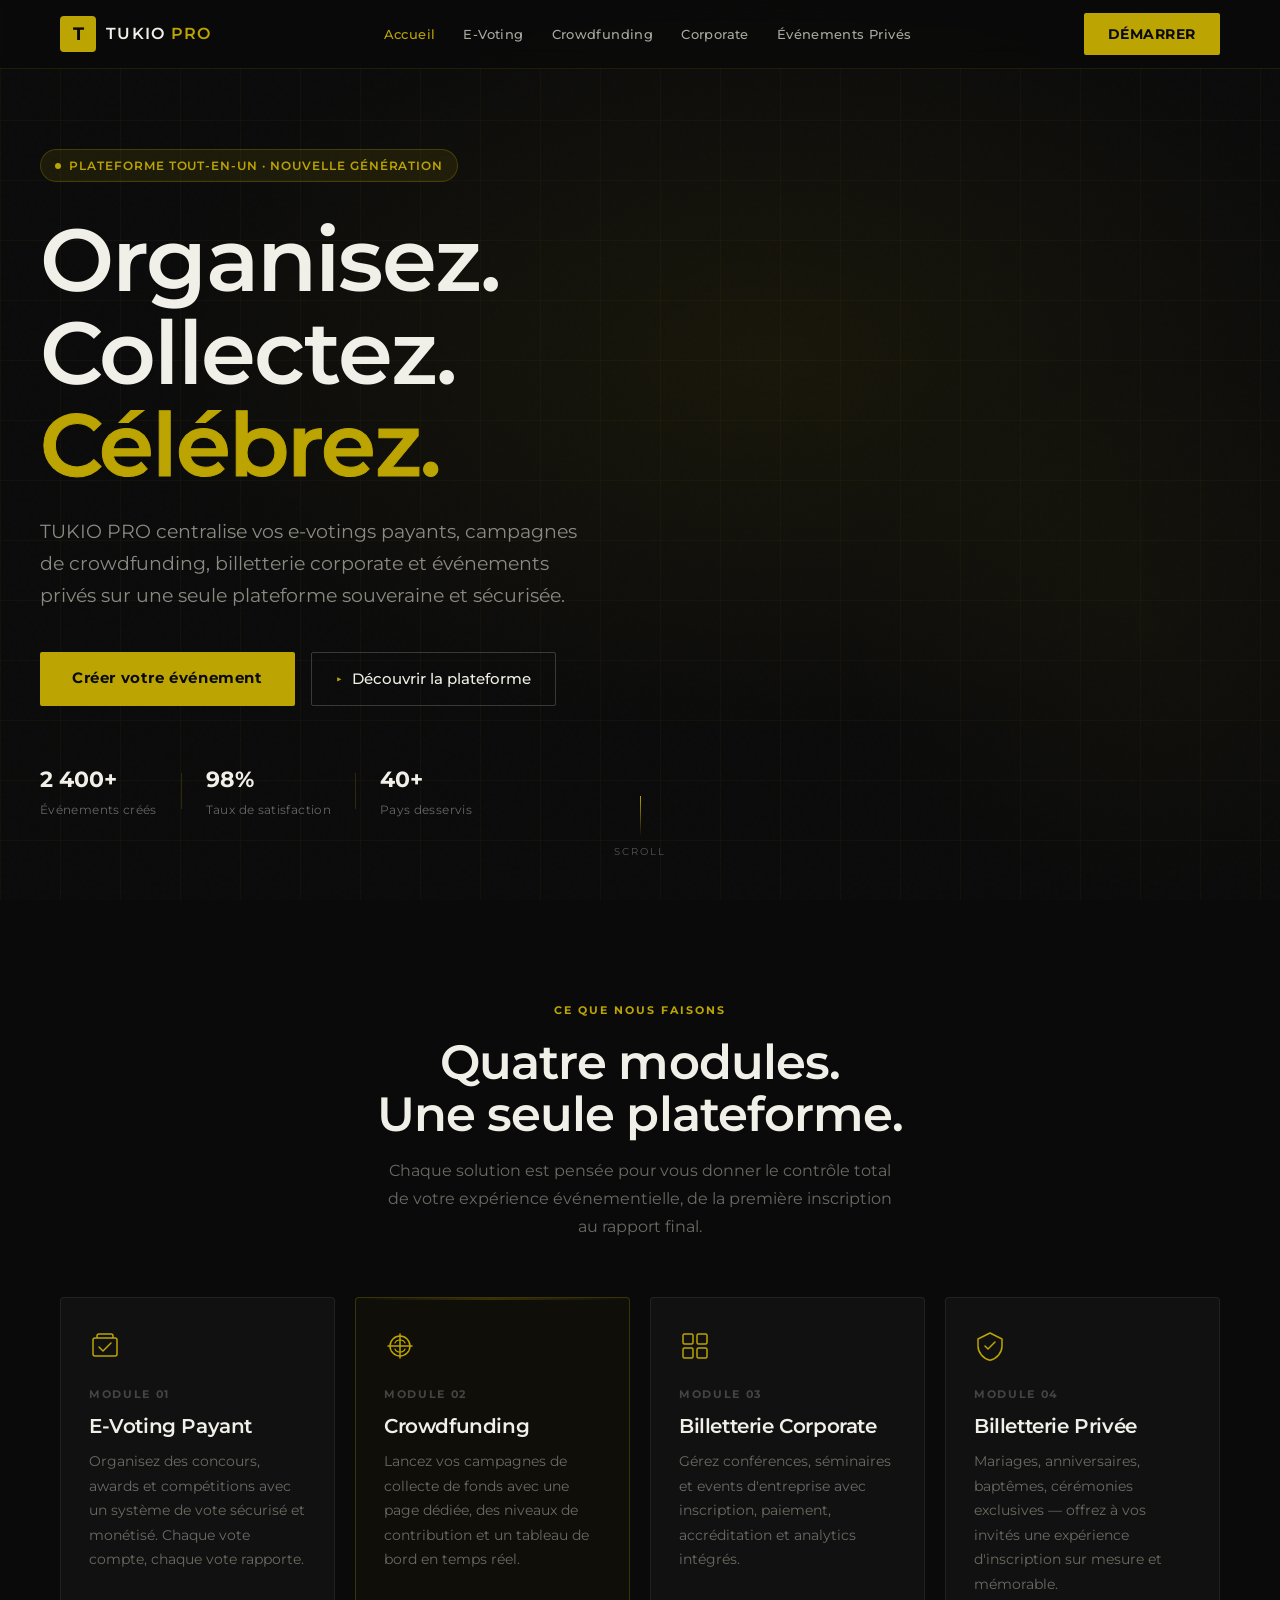
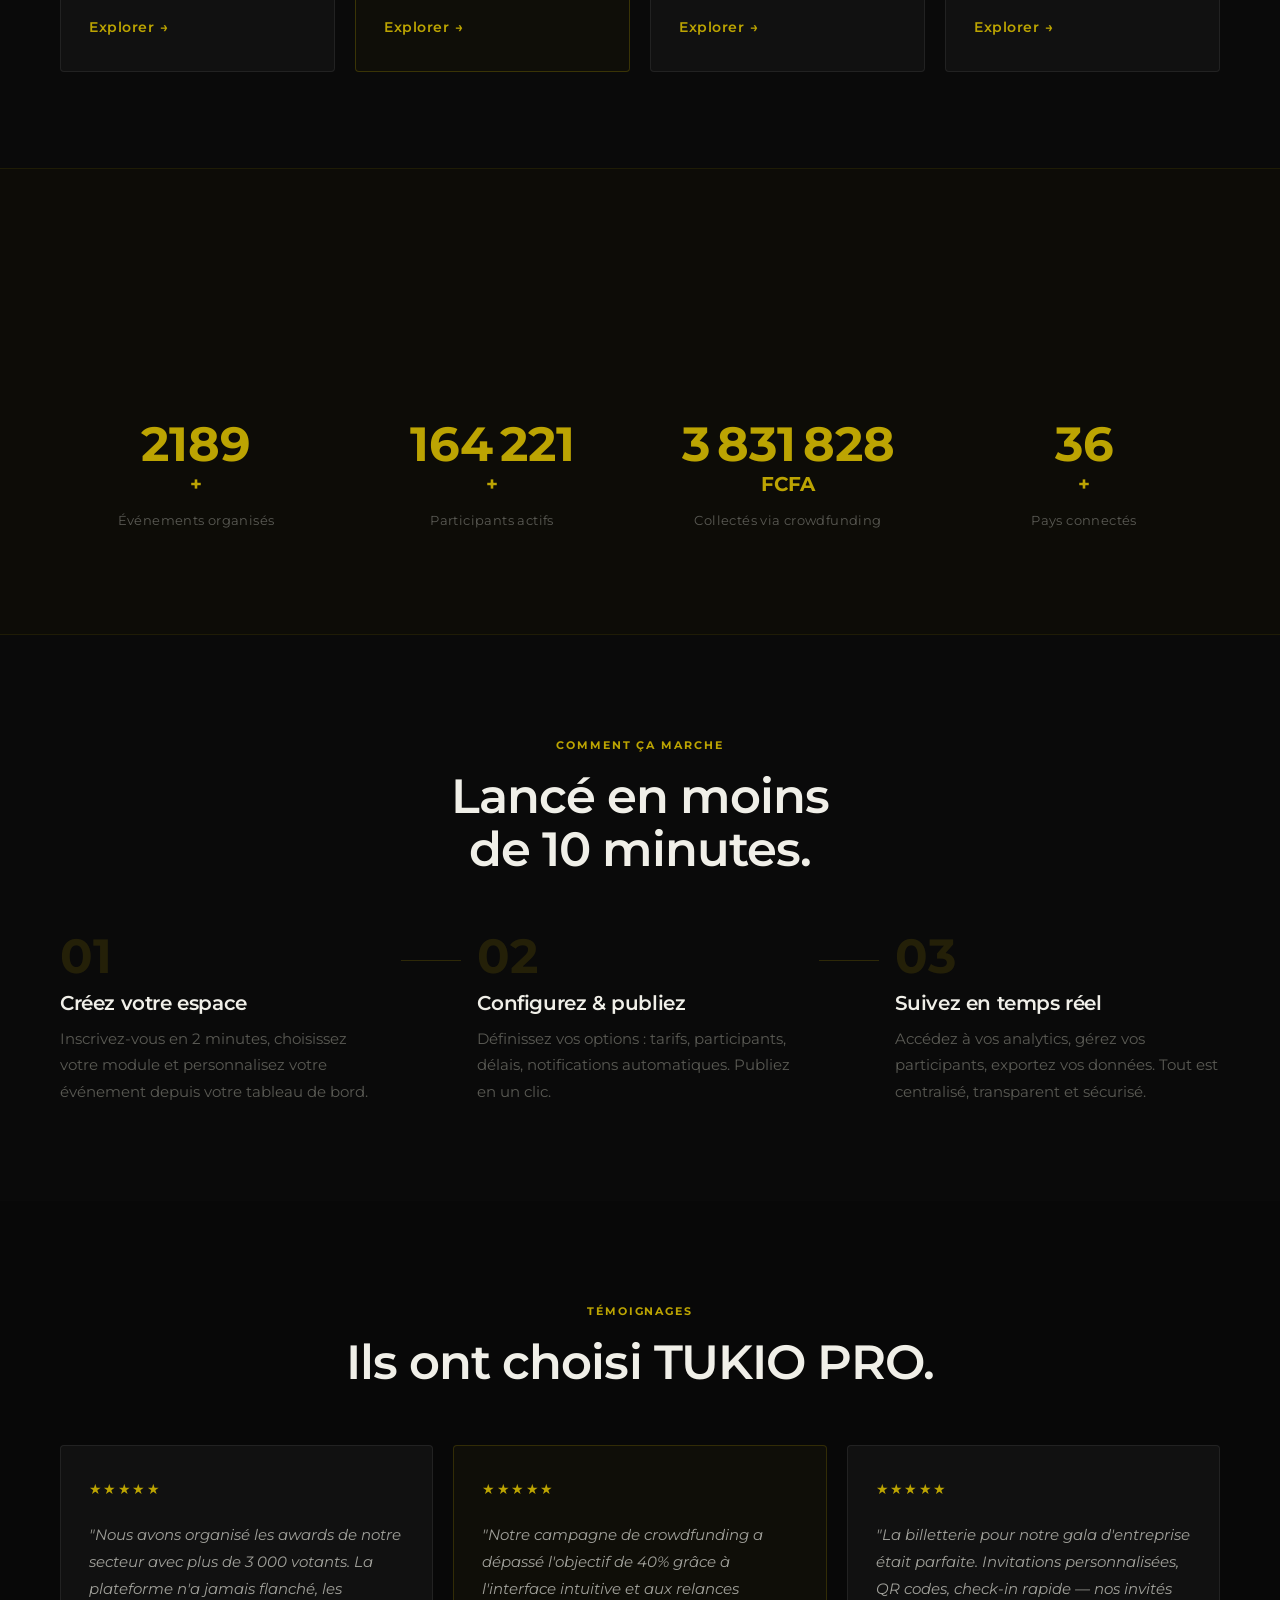
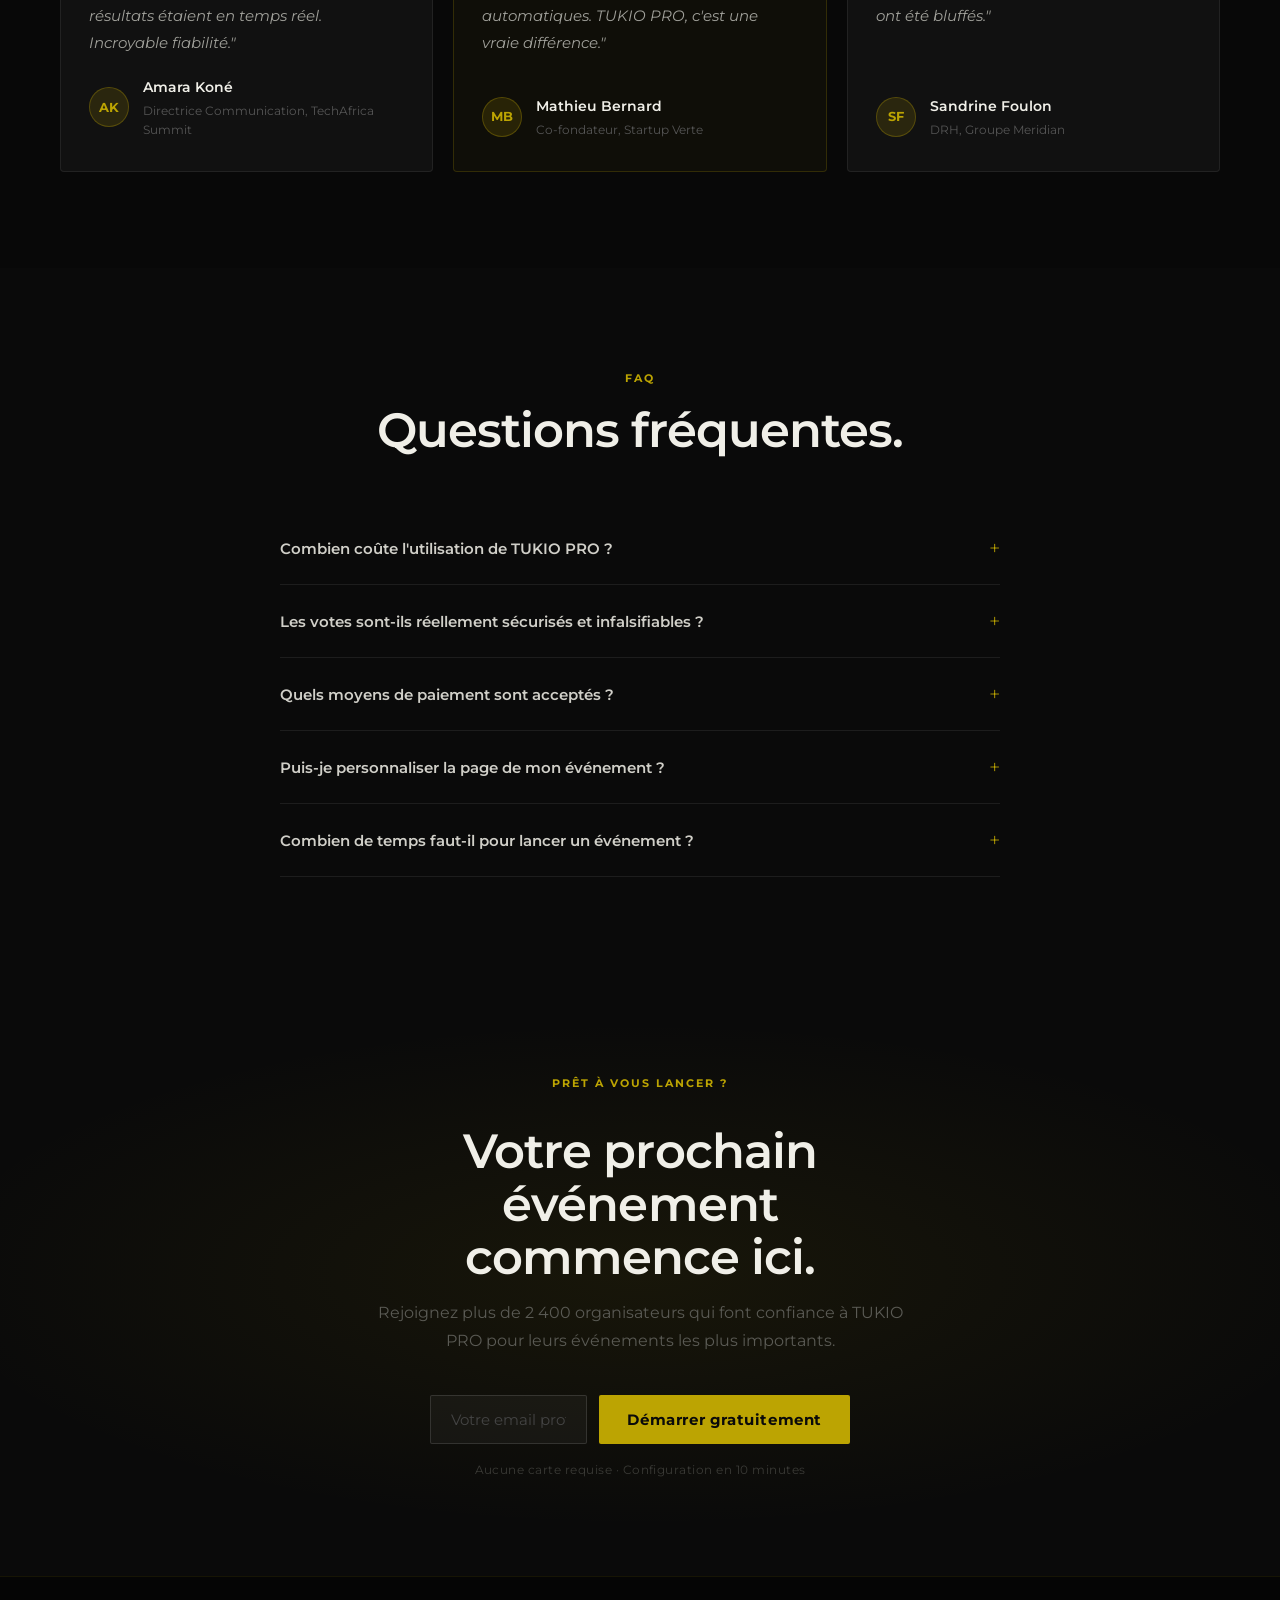
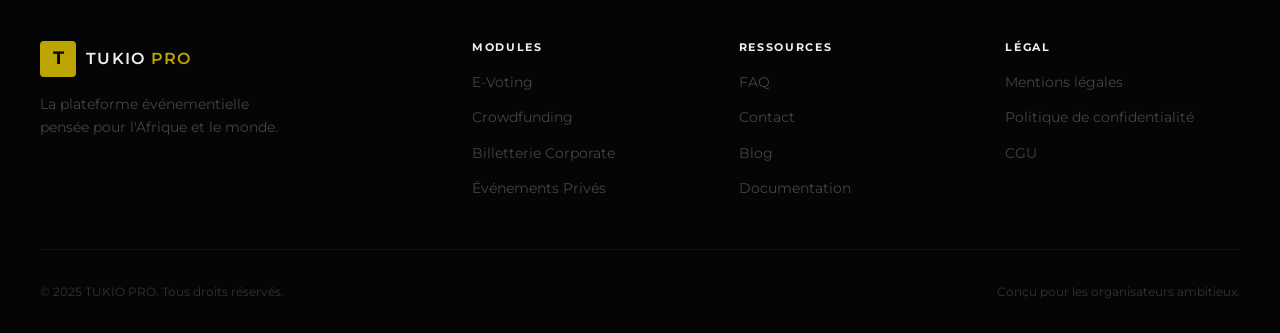
==== commit 2995bf42: "Mis a Jour des liens de naviguation" ====
--- a/index.html
+++ b/index.html
@@ -1,442 +1,780 @@
-<!DOCTYPE html>
+<!doctype html>
 <html lang="fr">
-<head>
-  <meta charset="UTF-8">
-  <meta name="viewport" content="width=device-width, initial-scale=1.0">
-  <meta name="description" content="TUKIO PRO — La plateforme digitale premium pour vos e-votings, crowdfunding, billetterie corporate et événements privés. Organisez, collectez, célébrez.">
-  <meta name="keywords" content="e-voting, crowdfunding, billetterie corporate, billetterie événement, concours, awards, plateforme événementielle">
-  <meta property="og:title" content="TUKIO PRO — Plateforme Événementielle Premium">
-  <meta property="og:description" content="Centralisez vos e-votings payants, collectes de fonds, billetterie corporate et événements privés sur une seule plateforme.">
-  <meta property="og:type" content="website">
-  <title>TUKIO PRO — Plateforme Événementielle & E-Voting Premium</title>
-  <link rel="preconnect" href="https://fonts.googleapis.com">
-  <link rel="preconnect" href="https://fonts.gstatic.com" crossorigin>
-  <link href="https://fonts.googleapis.com/css2?family=Montserrat:wght@300;400;500;600;700&display=swap" rel="stylesheet">
-  <link rel="stylesheet" href="style.css">
-</head>
-<body>
-
-  <!-- ===== NAVIGATION ===== -->
-  <header class="navbar" role="banner">
-    <nav class="nav-container" aria-label="Navigation principale">
-      <a href="../home/index.html" class="nav-logo" aria-label="TUKIO PRO — Accueil">
-        <span class="logo-mark">T</span>
-        <span class="logo-text">TUKIO <em>PRO</em></span>
-      </a>
-
-      <ul class="nav-links" role="list">
-        <li><a href="../home/index.html" class="nav-link active" aria-current="page">Accueil</a></li>
-        <li><a href="../e-voting/index.html" class="nav-link">E-Voting</a></li>
-        <li><a href="../crowdfunding/index.html" class="nav-link">Crowdfunding</a></li>
-        <li><a href="../corporate-ticketing/index.html" class="nav-link">Corporate</a></li>
-        <li><a href="../private-ticketing/index.html" class="nav-link">Événements Privés</a></li>
-      </ul>
-
-      <div class="nav-actions">
-        <a href="#contact" class="btn-primary" aria-label="Démarrer gratuitement">Démarrer</a>
-        <button class="hamburger" aria-label="Ouvrir le menu" aria-expanded="false" aria-controls="mobile-menu">
-          <span class="hamburger-line"></span>
-          <span class="hamburger-line"></span>
-          <span class="hamburger-line"></span>
-        </button>
-      </div>
-    </nav>
-
-    <!-- Menu mobile -->
-    <div class="mobile-menu" id="mobile-menu" aria-hidden="true" role="dialog" aria-label="Menu mobile">
-      <ul class="mobile-nav-links" role="list">
-        <li><a href="../home/index.html" class="mobile-nav-link">Accueil</a></li>
-        <li><a href="../e-voting/index.html" class="mobile-nav-link">E-Voting</a></li>
-        <li><a href="../crowdfunding/index.html" class="mobile-nav-link">Crowdfunding</a></li>
-        <li><a href="../corporate-ticketing/index.html" class="mobile-nav-link">Corporate</a></li>
-        <li><a href="../private-ticketing/index.html" class="mobile-nav-link">Événements Privés</a></li>
-        <li><a href="#contact" class="mobile-nav-link mobile-cta">Démarrer gratuitement</a></li>
-      </ul>
-    </div>
-  </header>
-
-  <main id="main-content">
-
-    <!-- ===== HERO ===== -->
-    <section class="hero" aria-labelledby="hero-title">
-      <div class="hero-bg">
-        <div class="hero-grain"></div>
-        <div class="hero-grid"></div>
-      </div>
-      <div class="hero-container">
-        <div class="hero-badge" aria-label="Nouveauté">
-          <span class="badge-dot" aria-hidden="true"></span>
-          Plateforme tout-en-un · Nouvelle génération
-        </div>
-        <h1 class="hero-title" id="hero-title">
-          Organisez.<br>
-          Collectez.<br>
-          <span class="hero-title-accent">Célébrez.</span>
-        </h1>
-        <p class="hero-subtitle">
-          TUKIO PRO centralise vos e-votings payants, campagnes de crowdfunding, billetterie corporate et événements privés sur une seule plateforme souveraine et sécurisée.
-        </p>
-        <div class="hero-actions">
-          <a href="#contact" class="btn-hero-primary">Créer votre événement</a>
-          <a href="#services" class="btn-hero-secondary">
-            <span class="btn-play" aria-hidden="true">▶</span>
-            Découvrir la plateforme
-          </a>
-        </div>
-        <div class="hero-trust" aria-label="Indicateurs de confiance">
-          <div class="trust-item">
-            <strong>2 400+</strong>
-            <span>Événements créés</span>
-          </div>
-          <div class="trust-divider" aria-hidden="true"></div>
-          <div class="trust-item">
-            <strong>98%</strong>
-            <span>Taux de satisfaction</span>
-          </div>
-          <div class="trust-divider" aria-hidden="true"></div>
-          <div class="trust-item">
-            <strong>40+</strong>
-            <span>Pays desservis</span>
-          </div>
-        </div>
-      </div>
-      <div class="hero-scroll-hint" aria-hidden="true">
-        <span class="scroll-line"></span>
-        <span class="scroll-label">Scroll</span>
-      </div>
-    </section>
-
-    <!-- ===== SERVICES ===== -->
-    <section class="services" id="services" aria-labelledby="services-title">
-      <div class="section-container">
-        <div class="section-header">
-          <span class="section-eyebrow">Ce que nous faisons</span>
-          <h2 class="section-title" id="services-title">Quatre modules.<br>Une seule plateforme.</h2>
-          <p class="section-desc">Chaque solution est pensée pour vous donner le contrôle total de votre expérience événementielle, de la première inscription au rapport final.</p>
-        </div>
-
-        <div class="services-grid">
-
-          <article class="service-card" aria-labelledby="service-evoting">
-            <div class="service-icon" aria-hidden="true">
-              <svg width="32" height="32" viewBox="0 0 32 32" fill="none" aria-hidden="true">
-                <rect x="4" y="8" width="24" height="18" rx="2" stroke="currentColor" stroke-width="1.5"/>
-                <path d="M10 17l4 4 8-8" stroke="currentColor" stroke-width="1.5" stroke-linecap="round" stroke-linejoin="round"/>
-                <path d="M8 8V6a2 2 0 0 1 2-2h12a2 2 0 0 1 2 2v2" stroke="currentColor" stroke-width="1.5"/>
-              </svg>
-            </div>
-            <span class="service-tag">Module 01</span>
-            <h3 class="service-title" id="service-evoting">E-Voting Payant</h3>
-            <p class="service-desc">Organisez des concours, awards et compétitions avec un système de vote sécurisé et monétisé. Chaque vote compte, chaque vote rapporte.</p>
-            <a href="../e-voting/index.html" class="service-link" aria-label="Découvrir le module E-Voting">
-              Explorer <span aria-hidden="true">→</span>
-            </a>
-          </article>
-
-          <article class="service-card service-card--featured" aria-labelledby="service-crowd">
-            <div class="service-icon" aria-hidden="true">
-              <svg width="32" height="32" viewBox="0 0 32 32" fill="none" aria-hidden="true">
-                <path d="M16 4v24M4 16h24" stroke="currentColor" stroke-width="1.5" stroke-linecap="round"/>
-                <circle cx="16" cy="16" r="10" stroke="currentColor" stroke-width="1.5"/>
-                <path d="M11 13s1-3 5-3 5 3 5 3M11 19s1 3 5 3 5-3 5-3" stroke="currentColor" stroke-width="1.2" stroke-linecap="round"/>
-              </svg>
-            </div>
-            <span class="service-tag">Module 02</span>
-            <h3 class="service-title" id="service-crowd">Crowdfunding</h3>
-            <p class="service-desc">Lancez vos campagnes de collecte de fonds avec une page dédiée, des niveaux de contribution et un tableau de bord en temps réel.</p>
-            <a href="../crowdfunding/index.html" class="service-link" aria-label="Découvrir le module Crowdfunding">
-              Explorer <span aria-hidden="true">→</span>
-            </a>
-          </article>
-
-          <article class="service-card" aria-labelledby="service-corporate">
-            <div class="service-icon" aria-hidden="true">
-              <svg width="32" height="32" viewBox="0 0 32 32" fill="none" aria-hidden="true">
-                <rect x="4" y="4" width="10" height="10" rx="1.5" stroke="currentColor" stroke-width="1.5"/>
-                <rect x="18" y="4" width="10" height="10" rx="1.5" stroke="currentColor" stroke-width="1.5"/>
-                <rect x="4" y="18" width="10" height="10" rx="1.5" stroke="currentColor" stroke-width="1.5"/>
-                <rect x="18" y="18" width="10" height="10" rx="1.5" stroke="currentColor" stroke-width="1.5"/>
-              </svg>
-            </div>
-            <span class="service-tag">Module 03</span>
-            <h3 class="service-title" id="service-corporate">Billetterie Corporate</h3>
-            <p class="service-desc">Gérez conférences, séminaires et events d'entreprise avec inscription, paiement, accréditation et analytics intégrés.</p>
-            <a href="../corporate-ticketing/index.html" class="service-link" aria-label="Découvrir la Billetterie Corporate">
-              Explorer <span aria-hidden="true">→</span>
-            </a>
-          </article>
-
-          <article class="service-card" aria-labelledby="service-private">
-            <div class="service-icon" aria-hidden="true">
-              <svg width="32" height="32" viewBox="0 0 32 32" fill="none" aria-hidden="true">
-                <path d="M16 3L4 9v7c0 6.6 5.1 12.7 12 14.2C23 28.7 28 22.6 28 16V9L16 3z" stroke="currentColor" stroke-width="1.5" stroke-linejoin="round"/>
-                <path d="M11 16l3 3 7-7" stroke="currentColor" stroke-width="1.5" stroke-linecap="round" stroke-linejoin="round"/>
-              </svg>
-            </div>
-            <span class="service-tag">Module 04</span>
-            <h3 class="service-title" id="service-private">Billetterie Privée</h3>
-            <p class="service-desc">Mariages, anniversaires, baptêmes, cérémonies exclusives — offrez à vos invités une expérience d'inscription sur mesure et mémorable.</p>
-            <a href="../private-ticketing/index.html" class="service-link" aria-label="Découvrir la Billetterie Privée">
-              Explorer <span aria-hidden="true">→</span>
-            </a>
-          </article>
-
-        </div>
-      </div>
-    </section>
-
-    <!-- ===== STATS ===== -->
-    <section class="stats-section" aria-labelledby="stats-title">
-      <div class="stats-bg" aria-hidden="true"></div>
-      <div class="section-container">
-        <div class="section-header section-header--light">
-          <span class="section-eyebrow section-eyebrow--gold">En chiffres</span>
-          <h2 class="section-title section-title--white" id="stats-title">Des résultats qui parlent.</h2>
-        </div>
-        <div class="stats-grid" role="list">
-          <div class="stat-card" role="listitem">
-            <span class="stat-number" data-target="2400">0</span>
-            <span class="stat-suffix">+</span>
-            <p class="stat-label">Événements organisés</p>
-          </div>
-          <div class="stat-card" role="listitem">
-            <span class="stat-number" data-target="180000">0</span>
-            <span class="stat-suffix">+</span>
-            <p class="stat-label">Participants actifs</p>
-          </div>
-          <div class="stat-card" role="listitem">
-            <span class="stat-number" data-target="4200000">0</span>
-            <span class="stat-suffix"> FCFA</span>
-            <p class="stat-label">Collectés via crowdfunding</p>
-          </div>
-          <div class="stat-card" role="listitem">
-            <span class="stat-number" data-target="40">0</span>
-            <span class="stat-suffix">+</span>
-            <p class="stat-label">Pays connectés</p>
-          </div>
-        </div>
-      </div>
-    </section>
-
-    <!-- ===== HOW IT WORKS ===== -->
-    <section class="how-it-works" id="how" aria-labelledby="how-title">
-      <div class="section-container">
-        <div class="section-header">
-          <span class="section-eyebrow">Comment ça marche</span>
-          <h2 class="section-title" id="how-title">Lancé en moins<br>de 10 minutes.</h2>
-        </div>
-        <div class="steps-grid">
-          <div class="step-item">
-            <div class="step-number" aria-hidden="true">01</div>
-            <h3 class="step-title">Créez votre espace</h3>
-            <p class="step-desc">Inscrivez-vous en 2 minutes, choisissez votre module et personnalisez votre événement depuis votre tableau de bord.</p>
-          </div>
-          <div class="step-connector" aria-hidden="true"></div>
-          <div class="step-item">
-            <div class="step-number" aria-hidden="true">02</div>
-            <h3 class="step-title">Configurez & publiez</h3>
-            <p class="step-desc">Définissez vos options : tarifs, participants, délais, notifications automatiques. Publiez en un clic.</p>
-          </div>
-          <div class="step-connector" aria-hidden="true"></div>
-          <div class="step-item">
-            <div class="step-number" aria-hidden="true">03</div>
-            <h3 class="step-title">Suivez en temps réel</h3>
-            <p class="step-desc">Accédez à vos analytics, gérez vos participants, exportez vos données. Tout est centralisé, transparent et sécurisé.</p>
-          </div>
-        </div>
-      </div>
-    </section>
-
-    <!-- ===== TESTIMONIALS ===== -->
-    <section class="testimonials" id="testimonials" aria-labelledby="testimonials-title">
-      <div class="section-container">
-        <div class="section-header">
-          <span class="section-eyebrow">Témoignages</span>
-          <h2 class="section-title" id="testimonials-title">Ils ont choisi TUKIO PRO.</h2>
-        </div>
-        <div class="testimonials-grid" role="list">
-
-          <blockquote class="testimonial-card" role="listitem">
-            <div class="testimonial-stars" aria-label="5 étoiles sur 5">
-              <span aria-hidden="true">★★★★★</span>
-            </div>
-            <p class="testimonial-text">
-              "Nous avons organisé les awards de notre secteur avec plus de 3 000 votants. La plateforme n'a jamais flanché, les résultats étaient en temps réel. Incroyable fiabilité."
-            </p>
-            <footer class="testimonial-author">
-              <div class="author-avatar" aria-hidden="true">AK</div>
-              <div class="author-info">
-                <cite class="author-name">Amara Koné</cite>
-                <span class="author-role">Directrice Communication, TechAfrica Summit</span>
-              </div>
-            </footer>
-          </blockquote>
-
-          <blockquote class="testimonial-card testimonial-card--featured" role="listitem">
-            <div class="testimonial-stars" aria-label="5 étoiles sur 5">
-              <span aria-hidden="true">★★★★★</span>
-            </div>
-            <p class="testimonial-text">
-              "Notre campagne de crowdfunding a dépassé l'objectif de 40% grâce à l'interface intuitive et aux relances automatiques. TUKIO PRO, c'est une vraie différence."
-            </p>
-            <footer class="testimonial-author">
-              <div class="author-avatar" aria-hidden="true">MB</div>
-              <div class="author-info">
-                <cite class="author-name">Mathieu Bernard</cite>
-                <span class="author-role">Co-fondateur, Startup Verte</span>
-              </div>
-            </footer>
-          </blockquote>
-
-          <blockquote class="testimonial-card" role="listitem">
-            <div class="testimonial-stars" aria-label="5 étoiles sur 5">
-              <span aria-hidden="true">★★★★★</span>
-            </div>
-            <p class="testimonial-text">
-              "La billetterie pour notre gala d'entreprise était parfaite. Invitations personnalisées, QR codes, check-in rapide — nos invités ont été bluffés."
-            </p>
-            <footer class="testimonial-author">
-              <div class="author-avatar" aria-hidden="true">SF</div>
-              <div class="author-info">
-                <cite class="author-name">Sandrine Foulon</cite>
-                <span class="author-role">DRH, Groupe Meridian</span>
-              </div>
-            </footer>
-          </blockquote>
-
-        </div>
-      </div>
-    </section>
-
-    <!-- ===== FAQ ===== -->
-    <section class="faq" id="faq" aria-labelledby="faq-title">
-      <div class="section-container">
-        <div class="section-header">
-          <span class="section-eyebrow">FAQ</span>
-          <h2 class="section-title" id="faq-title">Questions fréquentes.</h2>
-        </div>
-        <div class="faq-list" role="list">
-
-          <div class="faq-item" role="listitem">
-            <button class="faq-question" aria-expanded="false" aria-controls="faq-1">
-              Combien coûte l'utilisation de TUKIO PRO ?
-              <span class="faq-icon" aria-hidden="true">+</span>
-            </button>
-            <div class="faq-answer" id="faq-1" hidden>
-              <p>TUKIO PRO fonctionne sur un modèle à la performance : vous ne payez qu'en cas de succès de votre événement. Aucun frais d'abonnement mensuel. Contactez-nous pour un devis personnalisé selon votre volume.</p>
-            </div>
-          </div>
-
-          <div class="faq-item" role="listitem">
-            <button class="faq-question" aria-expanded="false" aria-controls="faq-2">
-              Les votes sont-ils réellement sécurisés et infalsifiables ?
-              <span class="faq-icon" aria-hidden="true">+</span>
-            </button>
-            <div class="faq-answer" id="faq-2" hidden>
-              <p>Oui. Chaque vote est lié à une transaction de paiement unique et vérifiable. Notre système empêche toute duplication ou manipulation. Vous recevez un rapport d'audit complet à la clôture de votre concours.</p>
-            </div>
-          </div>
-
-          <div class="faq-item" role="listitem">
-            <button class="faq-question" aria-expanded="false" aria-controls="faq-3">
-              Quels moyens de paiement sont acceptés ?
-              <span class="faq-icon" aria-hidden="true">+</span>
-            </button>
-            <div class="faq-answer" id="faq-3" hidden>
-              <p>Nous acceptons les cartes bancaires (Visa, Mastercard), Mobile Money (Orange Money, MTN MoMo, Wave), et les virements pour les comptes entreprise. Notre intégration couvre plus de 40 pays.</p>
-            </div>
-          </div>
-
-          <div class="faq-item" role="listitem">
-            <button class="faq-question" aria-expanded="false" aria-controls="faq-4">
-              Puis-je personnaliser la page de mon événement ?
-              <span class="faq-icon" aria-hidden="true">+</span>
-            </button>
-            <div class="faq-answer" id="faq-4" hidden>
-              <p>Absolument. Chaque page événement est entièrement personnalisable : logo, couleurs, textes, visuels, URL personnalisée. Votre marque reste au premier plan, TUKIO PRO s'efface.</p>
-            </div>
-          </div>
-
-          <div class="faq-item" role="listitem">
-            <button class="faq-question" aria-expanded="false" aria-controls="faq-5">
-              Combien de temps faut-il pour lancer un événement ?
-              <span class="faq-icon" aria-hidden="true">+</span>
-            </button>
-            <div class="faq-answer" id="faq-5" hidden>
-              <p>Moins de 10 minutes pour un événement standard. Notre assistant de configuration vous guide étape par étape. Pour les grands événements corporate, notre équipe vous accompagne de A à Z.</p>
-            </div>
-          </div>
-
-        </div>
-      </div>
-    </section>
-
-    <!-- ===== CTA FINAL ===== -->
-    <section class="cta-section" id="contact" aria-labelledby="cta-title">
-      <div class="cta-bg" aria-hidden="true"></div>
-      <div class="section-container">
-        <div class="cta-content">
-          <span class="section-eyebrow section-eyebrow--gold">Prêt à vous lancer ?</span>
-          <h2 class="cta-title" id="cta-title">Votre prochain événement<br>commence ici.</h2>
-          <p class="cta-desc">Rejoignez plus de 2 400 organisateurs qui font confiance à TUKIO PRO pour leurs événements les plus importants.</p>
-          <div class="cta-form" role="form" aria-label="Formulaire de démarrage">
-            <label for="cta-email" class="sr-only">Votre adresse email professionnelle</label>
-            <input type="email" id="cta-email" name="email" placeholder="Votre email professionnel" class="cta-input" autocomplete="email" aria-required="true">
-            <button type="submit" class="cta-submit" aria-label="Démarrer gratuitement">Démarrer gratuitement</button>
-          </div>
-          <p class="cta-note">Aucune carte requise · Configuration en 10 minutes</p>
-        </div>
-      </div>
-    </section>
-
-  </main>
-
-  <!-- ===== FOOTER ===== -->
-  <footer class="footer" role="contentinfo">
-    <div class="footer-container">
-      <div class="footer-brand">
-        <a href="../home/index.html" class="footer-logo" aria-label="TUKIO PRO — Retour à l'accueil">
+  <head>
+    <meta charset="UTF-8" />
+    <meta name="viewport" content="width=device-width, initial-scale=1.0" />
+    <meta
+      name="description"
+      content="TUKIO PRO — La plateforme digitale premium pour vos e-votings, crowdfunding, billetterie corporate et événements privés. Organisez, collectez, célébrez."
+    />
+    <meta
+      name="keywords"
+      content="e-voting, crowdfunding, billetterie corporate, billetterie événement, concours, awards, plateforme événementielle"
+    />
+    <meta
+      property="og:title"
+      content="TUKIO PRO — Plateforme Événementielle Premium"
+    />
+    <meta
+      property="og:description"
+      content="Centralisez vos e-votings payants, collectes de fonds, billetterie corporate et événements privés sur une seule plateforme."
+    />
+    <meta property="og:type" content="website" />
+    <title>TUKIO PRO — Plateforme Événementielle & E-Voting Premium</title>
+    <link rel="preconnect" href="https://fonts.googleapis.com" />
+    <link rel="preconnect" href="https://fonts.gstatic.com" crossorigin />
+    <link
+      href="https://fonts.googleapis.com/css2?family=Montserrat:wght@300;400;500;600;700&display=swap"
+      rel="stylesheet"
+    />
+    <link rel="stylesheet" href="style.css" />
+  </head>
+  <body>
+    <!-- ===== NAVIGATION ===== -->
+    <header class="navbar" role="banner">
+      <nav class="nav-container" aria-label="Navigation principale">
+        <a
+          href="./index.html"
+          class="nav-logo"
+          aria-label="TUKIO PRO — Accueil"
+        >
           <span class="logo-mark">T</span>
           <span class="logo-text">TUKIO <em>PRO</em></span>
         </a>
-        <p class="footer-tagline">La plateforme événementielle<br>pensée pour l'Afrique et le monde.</p>
+
+        <ul class="nav-links" role="list">
+          <li>
+            <a href="./index.html" class="nav-link active" aria-current="page"
+              >Accueil</a
+            >
+          </li>
+          <li><a href="./e-voting/index.html" class="nav-link">E-Voting</a></li>
+          <li>
+            <a href="./crowdfunding/index.html" class="nav-link"
+              >Crowdfunding</a
+            >
+          </li>
+          <li>
+            <a href="./corporate-ticketing/index.html" class="nav-link"
+              >Corporate</a
+            >
+          </li>
+          <li>
+            <a href="./private-ticketing/index.html" class="nav-link"
+              >Événements Privés</a
+            >
+          </li>
+        </ul>
+
+        <div class="nav-actions">
+          <a
+            href="#contact"
+            class="btn-primary"
+            aria-label="Démarrer gratuitement"
+            >Démarrer</a
+          >
+          <button
+            class="hamburger"
+            aria-label="Ouvrir le menu"
+            aria-expanded="false"
+            aria-controls="mobile-menu"
+          >
+            <span class="hamburger-line"></span>
+            <span class="hamburger-line"></span>
+            <span class="hamburger-line"></span>
+          </button>
+        </div>
+      </nav>
+
+      <!-- Menu mobile -->
+      <div
+        class="mobile-menu"
+        id="mobile-menu"
+        aria-hidden="true"
+        role="dialog"
+        aria-label="Menu mobile"
+      >
+        <ul class="mobile-nav-links" role="list">
+          <li><a href="./index.html" class="mobile-nav-link">Accueil</a></li>
+          <li>
+            <a href="./e-voting/index.html" class="mobile-nav-link">E-Voting</a>
+          </li>
+          <li>
+            <a href="./crowdfunding/index.html" class="mobile-nav-link"
+              >Crowdfunding</a
+            >
+          </li>
+          <li>
+            <a href="../corporate-ticketing/index.html" class="mobile-nav-link"
+              >Corporate</a
+            >
+          </li>
+          <li>
+            <a href="../private-ticketing/index.html" class="mobile-nav-link"
+              >Événements Privés</a
+            >
+          </li>
+          <li>
+            <a href="#contact" class="mobile-nav-link mobile-cta"
+              >Démarrer gratuitement</a
+            >
+          </li>
+        </ul>
       </div>
-
-      <nav class="footer-nav" aria-label="Navigation du pied de page">
-        <div class="footer-col">
-          <h3 class="footer-col-title">Modules</h3>
-          <ul role="list">
-            <li><a href="../e-voting/index.html" class="footer-link">E-Voting</a></li>
-            <li><a href="../crowdfunding/index.html" class="footer-link">Crowdfunding</a></li>
-            <li><a href="../corporate-ticketing/index.html" class="footer-link">Billetterie Corporate</a></li>
-            <li><a href="../private-ticketing/index.html" class="footer-link">Événements Privés</a></li>
-          </ul>
-        </div>
-        <div class="footer-col">
-          <h3 class="footer-col-title">Ressources</h3>
-          <ul role="list">
-            <li><a href="#faq" class="footer-link">FAQ</a></li>
-            <li><a href="#contact" class="footer-link">Contact</a></li>
-            <li><a href="#" class="footer-link">Blog</a></li>
-            <li><a href="#" class="footer-link">Documentation</a></li>
-          </ul>
-        </div>
-        <div class="footer-col">
-          <h3 class="footer-col-title">Légal</h3>
-          <ul role="list">
-            <li><a href="#" class="footer-link">Mentions légales</a></li>
-            <li><a href="#" class="footer-link">Politique de confidentialité</a></li>
-            <li><a href="#" class="footer-link">CGU</a></li>
-          </ul>
-        </div>
-      </nav>
-    </div>
-    <div class="footer-bottom">
-      <p>© 2025 TUKIO PRO. Tous droits réservés.</p>
-      <p>Conçu pour les organisateurs ambitieux.</p>
-    </div>
-  </footer>
-
-  <script src="script.js"></script>
-</body>
+    </header>
+
+    <main id="main-content">
+      <!-- ===== HERO ===== -->
+      <section class="hero" aria-labelledby="hero-title">
+        <div class="hero-bg">
+          <div class="hero-grain"></div>
+          <div class="hero-grid"></div>
+        </div>
+        <div class="hero-container">
+          <div class="hero-badge" aria-label="Nouveauté">
+            <span class="badge-dot" aria-hidden="true"></span>
+            Plateforme tout-en-un · Nouvelle génération
+          </div>
+          <h1 class="hero-title" id="hero-title">
+            Organisez.<br />
+            Collectez.<br />
+            <span class="hero-title-accent">Célébrez.</span>
+          </h1>
+          <p class="hero-subtitle">
+            TUKIO PRO centralise vos e-votings payants, campagnes de
+            crowdfunding, billetterie corporate et événements privés sur une
+            seule plateforme souveraine et sécurisée.
+          </p>
+          <div class="hero-actions">
+            <a href="#contact" class="btn-hero-primary"
+              >Créer votre événement</a
+            >
+            <a href="#services" class="btn-hero-secondary">
+              <span class="btn-play" aria-hidden="true">▶</span>
+              Découvrir la plateforme
+            </a>
+          </div>
+          <div class="hero-trust" aria-label="Indicateurs de confiance">
+            <div class="trust-item">
+              <strong>2 400+</strong>
+              <span>Événements créés</span>
+            </div>
+            <div class="trust-divider" aria-hidden="true"></div>
+            <div class="trust-item">
+              <strong>98%</strong>
+              <span>Taux de satisfaction</span>
+            </div>
+            <div class="trust-divider" aria-hidden="true"></div>
+            <div class="trust-item">
+              <strong>40+</strong>
+              <span>Pays desservis</span>
+            </div>
+          </div>
+        </div>
+        <div class="hero-scroll-hint" aria-hidden="true">
+          <span class="scroll-line"></span>
+          <span class="scroll-label">Scroll</span>
+        </div>
+      </section>
+
+      <!-- ===== SERVICES ===== -->
+      <section class="services" id="services" aria-labelledby="services-title">
+        <div class="section-container">
+          <div class="section-header">
+            <span class="section-eyebrow">Ce que nous faisons</span>
+            <h2 class="section-title" id="services-title">
+              Quatre modules.<br />Une seule plateforme.
+            </h2>
+            <p class="section-desc">
+              Chaque solution est pensée pour vous donner le contrôle total de
+              votre expérience événementielle, de la première inscription au
+              rapport final.
+            </p>
+          </div>
+
+          <div class="services-grid">
+            <article class="service-card" aria-labelledby="service-evoting">
+              <div class="service-icon" aria-hidden="true">
+                <svg
+                  width="32"
+                  height="32"
+                  viewBox="0 0 32 32"
+                  fill="none"
+                  aria-hidden="true"
+                >
+                  <rect
+                    x="4"
+                    y="8"
+                    width="24"
+                    height="18"
+                    rx="2"
+                    stroke="currentColor"
+                    stroke-width="1.5"
+                  />
+                  <path
+                    d="M10 17l4 4 8-8"
+                    stroke="currentColor"
+                    stroke-width="1.5"
+                    stroke-linecap="round"
+                    stroke-linejoin="round"
+                  />
+                  <path
+                    d="M8 8V6a2 2 0 0 1 2-2h12a2 2 0 0 1 2 2v2"
+                    stroke="currentColor"
+                    stroke-width="1.5"
+                  />
+                </svg>
+              </div>
+              <span class="service-tag">Module 01</span>
+              <h3 class="service-title" id="service-evoting">
+                E-Voting Payant
+              </h3>
+              <p class="service-desc">
+                Organisez des concours, awards et compétitions avec un système
+                de vote sécurisé et monétisé. Chaque vote compte, chaque vote
+                rapporte.
+              </p>
+              <a
+                href="../e-voting/index.html"
+                class="service-link"
+                aria-label="Découvrir le module E-Voting"
+              >
+                Explorer <span aria-hidden="true">→</span>
+              </a>
+            </article>
+
+            <article
+              class="service-card service-card--featured"
+              aria-labelledby="service-crowd"
+            >
+              <div class="service-icon" aria-hidden="true">
+                <svg
+                  width="32"
+                  height="32"
+                  viewBox="0 0 32 32"
+                  fill="none"
+                  aria-hidden="true"
+                >
+                  <path
+                    d="M16 4v24M4 16h24"
+                    stroke="currentColor"
+                    stroke-width="1.5"
+                    stroke-linecap="round"
+                  />
+                  <circle
+                    cx="16"
+                    cy="16"
+                    r="10"
+                    stroke="currentColor"
+                    stroke-width="1.5"
+                  />
+                  <path
+                    d="M11 13s1-3 5-3 5 3 5 3M11 19s1 3 5 3 5-3 5-3"
+                    stroke="currentColor"
+                    stroke-width="1.2"
+                    stroke-linecap="round"
+                  />
+                </svg>
+              </div>
+              <span class="service-tag">Module 02</span>
+              <h3 class="service-title" id="service-crowd">Crowdfunding</h3>
+              <p class="service-desc">
+                Lancez vos campagnes de collecte de fonds avec une page dédiée,
+                des niveaux de contribution et un tableau de bord en temps réel.
+              </p>
+              <a
+                href="../crowdfunding/index.html"
+                class="service-link"
+                aria-label="Découvrir le module Crowdfunding"
+              >
+                Explorer <span aria-hidden="true">→</span>
+              </a>
+            </article>
+
+            <article class="service-card" aria-labelledby="service-corporate">
+              <div class="service-icon" aria-hidden="true">
+                <svg
+                  width="32"
+                  height="32"
+                  viewBox="0 0 32 32"
+                  fill="none"
+                  aria-hidden="true"
+                >
+                  <rect
+                    x="4"
+                    y="4"
+                    width="10"
+                    height="10"
+                    rx="1.5"
+                    stroke="currentColor"
+                    stroke-width="1.5"
+                  />
+                  <rect
+                    x="18"
+                    y="4"
+                    width="10"
+                    height="10"
+                    rx="1.5"
+                    stroke="currentColor"
+                    stroke-width="1.5"
+                  />
+                  <rect
+                    x="4"
+                    y="18"
+                    width="10"
+                    height="10"
+                    rx="1.5"
+                    stroke="currentColor"
+                    stroke-width="1.5"
+                  />
+                  <rect
+                    x="18"
+                    y="18"
+                    width="10"
+                    height="10"
+                    rx="1.5"
+                    stroke="currentColor"
+                    stroke-width="1.5"
+                  />
+                </svg>
+              </div>
+              <span class="service-tag">Module 03</span>
+              <h3 class="service-title" id="service-corporate">
+                Billetterie Corporate
+              </h3>
+              <p class="service-desc">
+                Gérez conférences, séminaires et events d'entreprise avec
+                inscription, paiement, accréditation et analytics intégrés.
+              </p>
+              <a
+                href="../corporate-ticketing/index.html"
+                class="service-link"
+                aria-label="Découvrir la Billetterie Corporate"
+              >
+                Explorer <span aria-hidden="true">→</span>
+              </a>
+            </article>
+
+            <article class="service-card" aria-labelledby="service-private">
+              <div class="service-icon" aria-hidden="true">
+                <svg
+                  width="32"
+                  height="32"
+                  viewBox="0 0 32 32"
+                  fill="none"
+                  aria-hidden="true"
+                >
+                  <path
+                    d="M16 3L4 9v7c0 6.6 5.1 12.7 12 14.2C23 28.7 28 22.6 28 16V9L16 3z"
+                    stroke="currentColor"
+                    stroke-width="1.5"
+                    stroke-linejoin="round"
+                  />
+                  <path
+                    d="M11 16l3 3 7-7"
+                    stroke="currentColor"
+                    stroke-width="1.5"
+                    stroke-linecap="round"
+                    stroke-linejoin="round"
+                  />
+                </svg>
+              </div>
+              <span class="service-tag">Module 04</span>
+              <h3 class="service-title" id="service-private">
+                Billetterie Privée
+              </h3>
+              <p class="service-desc">
+                Mariages, anniversaires, baptêmes, cérémonies exclusives —
+                offrez à vos invités une expérience d'inscription sur mesure et
+                mémorable.
+              </p>
+              <a
+                href="../private-ticketing/index.html"
+                class="service-link"
+                aria-label="Découvrir la Billetterie Privée"
+              >
+                Explorer <span aria-hidden="true">→</span>
+              </a>
+            </article>
+          </div>
+        </div>
+      </section>
+
+      <!-- ===== STATS ===== -->
+      <section class="stats-section" aria-labelledby="stats-title">
+        <div class="stats-bg" aria-hidden="true"></div>
+        <div class="section-container">
+          <div class="section-header section-header--light">
+            <span class="section-eyebrow section-eyebrow--gold"
+              >En chiffres</span
+            >
+            <h2 class="section-title section-title--white" id="stats-title">
+              Des résultats qui parlent.
+            </h2>
+          </div>
+          <div class="stats-grid" role="list">
+            <div class="stat-card" role="listitem">
+              <span class="stat-number" data-target="2400">0</span>
+              <span class="stat-suffix">+</span>
+              <p class="stat-label">Événements organisés</p>
+            </div>
+            <div class="stat-card" role="listitem">
+              <span class="stat-number" data-target="180000">0</span>
+              <span class="stat-suffix">+</span>
+              <p class="stat-label">Participants actifs</p>
+            </div>
+            <div class="stat-card" role="listitem">
+              <span class="stat-number" data-target="4200000">0</span>
+              <span class="stat-suffix"> FCFA</span>
+              <p class="stat-label">Collectés via crowdfunding</p>
+            </div>
+            <div class="stat-card" role="listitem">
+              <span class="stat-number" data-target="40">0</span>
+              <span class="stat-suffix">+</span>
+              <p class="stat-label">Pays connectés</p>
+            </div>
+          </div>
+        </div>
+      </section>
+
+      <!-- ===== HOW IT WORKS ===== -->
+      <section class="how-it-works" id="how" aria-labelledby="how-title">
+        <div class="section-container">
+          <div class="section-header">
+            <span class="section-eyebrow">Comment ça marche</span>
+            <h2 class="section-title" id="how-title">
+              Lancé en moins<br />de 10 minutes.
+            </h2>
+          </div>
+          <div class="steps-grid">
+            <div class="step-item">
+              <div class="step-number" aria-hidden="true">01</div>
+              <h3 class="step-title">Créez votre espace</h3>
+              <p class="step-desc">
+                Inscrivez-vous en 2 minutes, choisissez votre module et
+                personnalisez votre événement depuis votre tableau de bord.
+              </p>
+            </div>
+            <div class="step-connector" aria-hidden="true"></div>
+            <div class="step-item">
+              <div class="step-number" aria-hidden="true">02</div>
+              <h3 class="step-title">Configurez & publiez</h3>
+              <p class="step-desc">
+                Définissez vos options : tarifs, participants, délais,
+                notifications automatiques. Publiez en un clic.
+              </p>
+            </div>
+            <div class="step-connector" aria-hidden="true"></div>
+            <div class="step-item">
+              <div class="step-number" aria-hidden="true">03</div>
+              <h3 class="step-title">Suivez en temps réel</h3>
+              <p class="step-desc">
+                Accédez à vos analytics, gérez vos participants, exportez vos
+                données. Tout est centralisé, transparent et sécurisé.
+              </p>
+            </div>
+          </div>
+        </div>
+      </section>
+
+      <!-- ===== TESTIMONIALS ===== -->
+      <section
+        class="testimonials"
+        id="testimonials"
+        aria-labelledby="testimonials-title"
+      >
+        <div class="section-container">
+          <div class="section-header">
+            <span class="section-eyebrow">Témoignages</span>
+            <h2 class="section-title" id="testimonials-title">
+              Ils ont choisi TUKIO PRO.
+            </h2>
+          </div>
+          <div class="testimonials-grid" role="list">
+            <blockquote class="testimonial-card" role="listitem">
+              <div class="testimonial-stars" aria-label="5 étoiles sur 5">
+                <span aria-hidden="true">★★★★★</span>
+              </div>
+              <p class="testimonial-text">
+                "Nous avons organisé les awards de notre secteur avec plus de 3
+                000 votants. La plateforme n'a jamais flanché, les résultats
+                étaient en temps réel. Incroyable fiabilité."
+              </p>
+              <footer class="testimonial-author">
+                <div class="author-avatar" aria-hidden="true">AK</div>
+                <div class="author-info">
+                  <cite class="author-name">Amara Koné</cite>
+                  <span class="author-role"
+                    >Directrice Communication, TechAfrica Summit</span
+                  >
+                </div>
+              </footer>
+            </blockquote>
+
+            <blockquote
+              class="testimonial-card testimonial-card--featured"
+              role="listitem"
+            >
+              <div class="testimonial-stars" aria-label="5 étoiles sur 5">
+                <span aria-hidden="true">★★★★★</span>
+              </div>
+              <p class="testimonial-text">
+                "Notre campagne de crowdfunding a dépassé l'objectif de 40%
+                grâce à l'interface intuitive et aux relances automatiques.
+                TUKIO PRO, c'est une vraie différence."
+              </p>
+              <footer class="testimonial-author">
+                <div class="author-avatar" aria-hidden="true">MB</div>
+                <div class="author-info">
+                  <cite class="author-name">Mathieu Bernard</cite>
+                  <span class="author-role">Co-fondateur, Startup Verte</span>
+                </div>
+              </footer>
+            </blockquote>
+
+            <blockquote class="testimonial-card" role="listitem">
+              <div class="testimonial-stars" aria-label="5 étoiles sur 5">
+                <span aria-hidden="true">★★★★★</span>
+              </div>
+              <p class="testimonial-text">
+                "La billetterie pour notre gala d'entreprise était parfaite.
+                Invitations personnalisées, QR codes, check-in rapide — nos
+                invités ont été bluffés."
+              </p>
+              <footer class="testimonial-author">
+                <div class="author-avatar" aria-hidden="true">SF</div>
+                <div class="author-info">
+                  <cite class="author-name">Sandrine Foulon</cite>
+                  <span class="author-role">DRH, Groupe Meridian</span>
+                </div>
+              </footer>
+            </blockquote>
+          </div>
+        </div>
+      </section>
+
+      <!-- ===== FAQ ===== -->
+      <section class="faq" id="faq" aria-labelledby="faq-title">
+        <div class="section-container">
+          <div class="section-header">
+            <span class="section-eyebrow">FAQ</span>
+            <h2 class="section-title" id="faq-title">Questions fréquentes.</h2>
+          </div>
+          <div class="faq-list" role="list">
+            <div class="faq-item" role="listitem">
+              <button
+                class="faq-question"
+                aria-expanded="false"
+                aria-controls="faq-1"
+              >
+                Combien coûte l'utilisation de TUKIO PRO ?
+                <span class="faq-icon" aria-hidden="true">+</span>
+              </button>
+              <div class="faq-answer" id="faq-1" hidden>
+                <p>
+                  TUKIO PRO fonctionne sur un modèle à la performance : vous ne
+                  payez qu'en cas de succès de votre événement. Aucun frais
+                  d'abonnement mensuel. Contactez-nous pour un devis
+                  personnalisé selon votre volume.
+                </p>
+              </div>
+            </div>
+
+            <div class="faq-item" role="listitem">
+              <button
+                class="faq-question"
+                aria-expanded="false"
+                aria-controls="faq-2"
+              >
+                Les votes sont-ils réellement sécurisés et infalsifiables ?
+                <span class="faq-icon" aria-hidden="true">+</span>
+              </button>
+              <div class="faq-answer" id="faq-2" hidden>
+                <p>
+                  Oui. Chaque vote est lié à une transaction de paiement unique
+                  et vérifiable. Notre système empêche toute duplication ou
+                  manipulation. Vous recevez un rapport d'audit complet à la
+                  clôture de votre concours.
+                </p>
+              </div>
+            </div>
+
+            <div class="faq-item" role="listitem">
+              <button
+                class="faq-question"
+                aria-expanded="false"
+                aria-controls="faq-3"
+              >
+                Quels moyens de paiement sont acceptés ?
+                <span class="faq-icon" aria-hidden="true">+</span>
+              </button>
+              <div class="faq-answer" id="faq-3" hidden>
+                <p>
+                  Nous acceptons les cartes bancaires (Visa, Mastercard), Mobile
+                  Money (Orange Money, MTN MoMo, Wave), et les virements pour
+                  les comptes entreprise. Notre intégration couvre plus de 40
+                  pays.
+                </p>
+              </div>
+            </div>
+
+            <div class="faq-item" role="listitem">
+              <button
+                class="faq-question"
+                aria-expanded="false"
+                aria-controls="faq-4"
+              >
+                Puis-je personnaliser la page de mon événement ?
+                <span class="faq-icon" aria-hidden="true">+</span>
+              </button>
+              <div class="faq-answer" id="faq-4" hidden>
+                <p>
+                  Absolument. Chaque page événement est entièrement
+                  personnalisable : logo, couleurs, textes, visuels, URL
+                  personnalisée. Votre marque reste au premier plan, TUKIO PRO
+                  s'efface.
+                </p>
+              </div>
+            </div>
+
+            <div class="faq-item" role="listitem">
+              <button
+                class="faq-question"
+                aria-expanded="false"
+                aria-controls="faq-5"
+              >
+                Combien de temps faut-il pour lancer un événement ?
+                <span class="faq-icon" aria-hidden="true">+</span>
+              </button>
+              <div class="faq-answer" id="faq-5" hidden>
+                <p>
+                  Moins de 10 minutes pour un événement standard. Notre
+                  assistant de configuration vous guide étape par étape. Pour
+                  les grands événements corporate, notre équipe vous accompagne
+                  de A à Z.
+                </p>
+              </div>
+            </div>
+          </div>
+        </div>
+      </section>
+
+      <!-- ===== CTA FINAL ===== -->
+      <section class="cta-section" id="contact" aria-labelledby="cta-title">
+        <div class="cta-bg" aria-hidden="true"></div>
+        <div class="section-container">
+          <div class="cta-content">
+            <span class="section-eyebrow section-eyebrow--gold"
+              >Prêt à vous lancer ?</span
+            >
+            <h2 class="cta-title" id="cta-title">
+              Votre prochain événement<br />commence ici.
+            </h2>
+            <p class="cta-desc">
+              Rejoignez plus de 2 400 organisateurs qui font confiance à TUKIO
+              PRO pour leurs événements les plus importants.
+            </p>
+            <div
+              class="cta-form"
+              role="form"
+              aria-label="Formulaire de démarrage"
+            >
+              <label for="cta-email" class="sr-only"
+                >Votre adresse email professionnelle</label
+              >
+              <input
+                type="email"
+                id="cta-email"
+                name="email"
+                placeholder="Votre email professionnel"
+                class="cta-input"
+                autocomplete="email"
+                aria-required="true"
+              />
+              <button
+                type="submit"
+                class="cta-submit"
+                aria-label="Démarrer gratuitement"
+              >
+                Démarrer gratuitement
+              </button>
+            </div>
+            <p class="cta-note">
+              Aucune carte requise · Configuration en 10 minutes
+            </p>
+          </div>
+        </div>
+      </section>
+    </main>
+
+    <!-- ===== FOOTER ===== -->
+    <footer class="footer" role="contentinfo">
+      <div class="footer-container">
+        <div class="footer-brand">
+          <a
+            href="./index.html"
+            class="footer-logo"
+            aria-label="TUKIO PRO — Retour à l'accueil"
+          >
+            <span class="logo-mark">T</span>
+            <span class="logo-text">TUKIO <em>PRO</em></span>
+          </a>
+          <p class="footer-tagline">
+            La plateforme événementielle<br />pensée pour l'Afrique et le monde.
+          </p>
+        </div>
+
+        <nav class="footer-nav" aria-label="Navigation du pied de page">
+          <div class="footer-col">
+            <h3 class="footer-col-title">Modules</h3>
+            <ul role="list">
+              <li>
+                <a href="./e-voting/index.html" class="footer-link">E-Voting</a>
+              </li>
+              <li>
+                <a href="./crowdfunding/index.html" class="footer-link"
+                  >Crowdfunding</a
+                >
+              </li>
+              <li>
+                <a href="./corporate-ticketing/index.html" class="footer-link"
+                  >Billetterie Corporate</a
+                >
+              </li>
+              <li>
+                <a href="./private-ticketing/index.html" class="footer-link"
+                  >Événements Privés</a
+                >
+              </li>
+            </ul>
+          </div>
+          <div class="footer-col">
+            <h3 class="footer-col-title">Ressources</h3>
+            <ul role="list">
+              <li><a href="#faq" class="footer-link">FAQ</a></li>
+              <li><a href="#contact" class="footer-link">Contact</a></li>
+              <li><a href="#" class="footer-link">Blog</a></li>
+              <li><a href="#" class="footer-link">Documentation</a></li>
+            </ul>
+          </div>
+          <div class="footer-col">
+            <h3 class="footer-col-title">Légal</h3>
+            <ul role="list">
+              <li><a href="#" class="footer-link">Mentions légales</a></li>
+              <li>
+                <a href="#" class="footer-link">Politique de confidentialité</a>
+              </li>
+              <li><a href="#" class="footer-link">CGU</a></li>
+            </ul>
+          </div>
+        </nav>
+      </div>
+      <div class="footer-bottom">
+        <p>© 2025 TUKIO PRO. Tous droits réservés.</p>
+        <p>Conçu pour les organisateurs ambitieux.</p>
+      </div>
+    </footer>
+
+    <script src="script.js"></script>
+  </body>
 </html>
